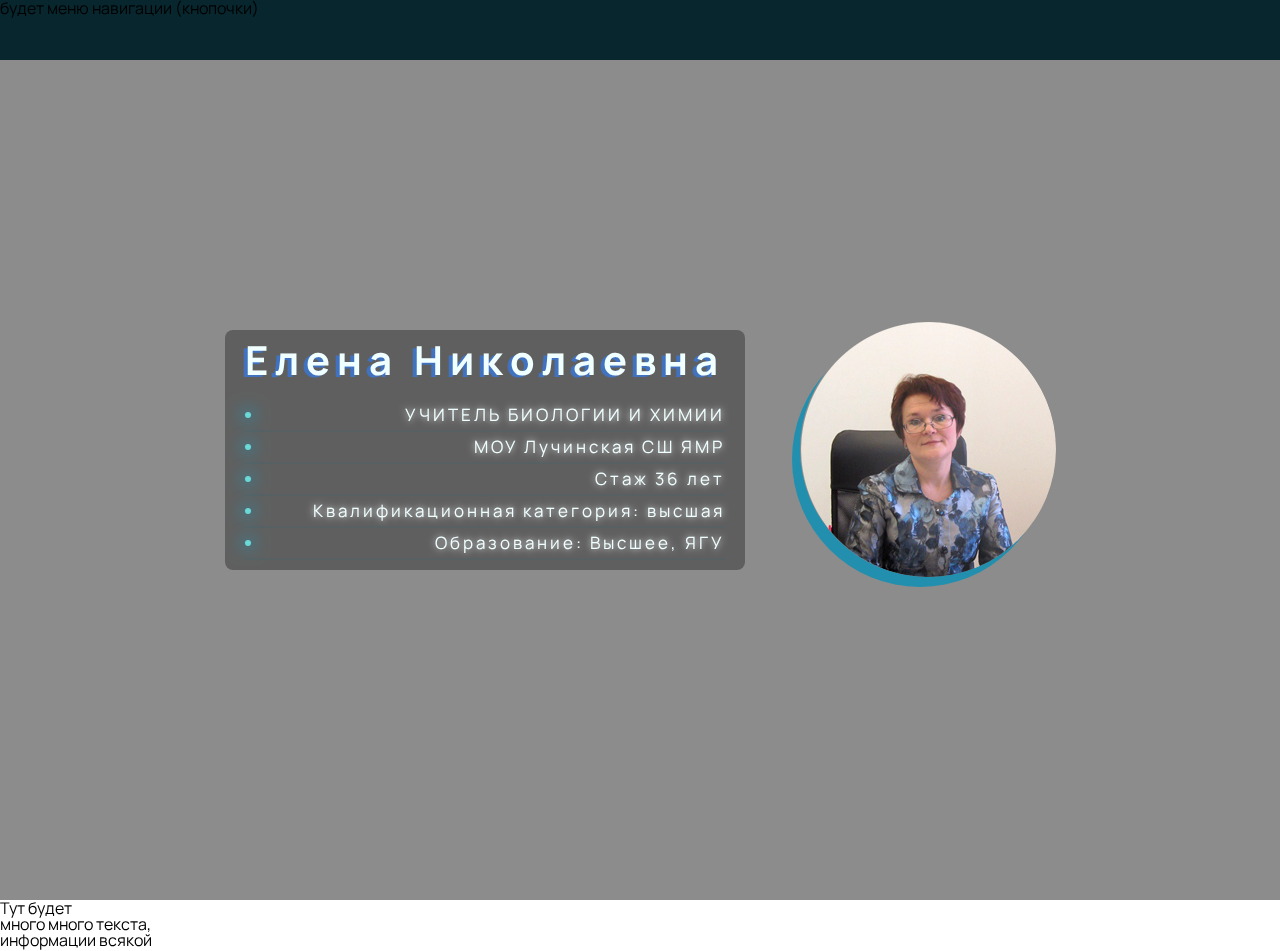
==== index.html @ 6daa59bc "Add files via upload" ====
<!DOCTYPE html>
<html lang="ru">
<head>
    <meta charset="UTF-8">
    <meta http-equiv="X-UA-Compatible" content="IE=edge">
    <meta name="viewport" content="width=device-width, initial-scale=1.0">
    <meta name="theme-color" content="#22e1ff">
    <title>Елена</title>
    <script src="main.js" defer> </script>
    <link type="text/css" rel="stylesheet" href="style.css">
    <link rel="icon" href="icons/icon_192.png" sizes="192x192" type="image/png">
    <link rel="icon" href="icons/icon_256.png " sizes="256x256" type="image/png">
    <link rel="icon" href="icons/icon_512.png " sizes="512x512" type="image/png">
    <link rel="apple-touch-icon" sizes="76x76" href="icons/icon_76.png">
    <link rel="apple-touch-icon" sizes="114x114" href="icons/icon_114.png">
    <link rel="apple-touch-icon" sizes="120x120" href="icons/icon_120.png">
    <link rel="apple-touch-icon" sizes="152x152" href="icons/icon_152.png">
    <link rel="apple-touch-icon" sizes="180x180" href="icons/icon_180.png">
    <link rel="preconnect" href="https://fonts.googleapis.com">
    <link rel="preconnect" href="https://fonts.gstatic.com" crossorigin>
    <link href="https://fonts.googleapis.com/css2?family=Manrope:wght@400;600;800&display=swap" rel="stylesheet">
</head>
<body>
    <header>
        <div class="header_wrapper">
            будет меню навигации (кнопочки)
        </div>
    </header>
    <div class="wrapper">
        <section class="fullscreen">
            <div class="fullscreen_body">
                <div class="fullscreen_information">
                    <div class="fullscreen_title">Елена Николаевна</div>
                    <div class="fullscreen_paragraph">
                        <ul>
                            <li>УЧИТЕЛЬ БИОЛОГИИ И ХИМИИ</li>
                            <li>МОУ Лучинская СШ ЯМР</li>
                            <li>Стаж 36 лет</li>
                            <li>Квалификационная категория: высшая</li>
                            <li>Образование: Высшее, ЯГУ</li>
                        </ul>
                    </div>
                </div>
                <div class="fullscreen_logo_wrapper"><img class="fullscreen_logo" alt="icon" src="icons/icon_256.png"></div>
            </div>
            <video preload="auto" pip="false" muted autoplay loop>
                <source type="video/webm" src="Science.webm">
            </video>
        </section>
        <main>
            Тут будет</br> много много текста, </br>информации всякой
        </main>
    </div>
</body>
</html>
---- style.css ----
html, body, div, span, applet, object, iframe,
h1, h2, h3, h4, h5, h6, p, blockquote, pre,
a, abbr, acronym, address, big, cite, code,
del, dfn, em, img, ins, kbd, q, s, samp,
small, strike, strong, sub, sup, tt, var,
b, u, i, center,
dl, dt, dd, ol, ul, li,
fieldset, form, label, legend,
table, caption, tbody, tfoot, thead, tr, th, td,
article, aside, canvas, details, embed, 
figure, figcaption, footer, header, hgroup, 
menu, nav, output, ruby, section, summary,
time, mark, audio, video {
	margin: 0;
	padding: 0;
	border: 0;
	font-size: 100%;
	font: inherit;
	vertical-align: baseline;
    box-sizing: border-box;
}
/* HTML5 display-role reset for older browsers */
article, aside, details, figcaption, figure, 
footer, header, hgroup, menu, nav, section {
	display: block;
}
body {
	line-height: 1;
}
ol, ul {
	list-style: none;
}
blockquote, q {
	quotes: none;
}
blockquote:before, blockquote:after,
q:before, q:after {
	content: '';
	content: none;
}
table {
	border-spacing: 0px;
}


/*        */



:root{
    --index: calc(1vw + 1vh)
}
html{
    font-family: 'Manrope', sans-serif;
}
body{
    overflow: overlay;
}
body::-webkit-scrollbar-track {
    background-color: rgba(0, 0, 0, 0.473);
    border-radius: 10px 5px 5px 10px;
}
body::-webkit-scrollbar-thumb {
    background-color: #ffffff87;
    border-radius: 10px 5px 5px 10px;
    box-shadow: inset 0 0 6px rgb(0 0 0 / 90%);
}
body::-webkit-scrollbar {
    scroll-padding-top: 3px;
    width: 10px;
    scrollbar-width: thin;
    scrollbar-color: rgb(0, 0, 0) rgb(78, 143, 240);
}
header{
    position: fixed;
    top: 0;
    left: 0;
    width: 100%;
    height: 60px;
    background-color: #07262e;
    z-index: 4;
}
.wrapper{
    display: flex;
    flex-direction: column;
}
.fullscreen{
    position: relative;
    min-height: 100vh;
    display: flex;
    flex-direction: column;
    color: azure;
}
.fullscreen_body{
    padding: 67px 15px;
    z-index: 2;
    position: relative;
    display: flex;
    flex: 1 1 auto;
    justify-content: center;
    align-items: center;
    flex-direction: row;
    gap: 55px;
    background-color: rgba(0, 0, 0, 0.45);
}
.fullscreen video{
    position: fixed;
    top: 0;
    left: 0;
    width: 100%;
    height: 100%;
    object-fit: cover;
}
.fullscreen_logo{
    width: 256px;
    height: 256px;
    box-shadow: -8px 10px 0px 0px #2b8eaa;
    border-radius: 50%;
    filter: contrast(1.1);
}
.fullscreen_information{
    display: flex;
    flex-direction: column;
    gap: 20px;
    /*box-shadow: 0px 0px 140px 10px rgb(132 110 255 / 92%);*/
    background-color: rgb(0 0 0 / 32%);
    padding: 10px 20px;
    border-radius: 8px;
}
.fullscreen_title{
    font-size: 40px;
    font-weight: bold;
    letter-spacing: 7px;
    text-shadow: -4px 2px 0px #307becad;
}
.fullscreen_paragraph{
    letter-spacing: 3px;
    text-shadow: 0px 0px 7px #ffffff;
    font-size: 17px;
    line-height: 30px;
    text-align: right;
}
.fullscreen_paragraph li{
    padding-left: 8px;
    position: relative;
    border-bottom: 2px solid #356a7633;
}
.fullscreen_paragraph li::after{
    content: '';
    position: absolute;
    top: 50%;
    transform: translateY(-50%);
    left: 0px;
    width: 6px;
    height: 6px;
    border-radius: 50%;
    background: #6bd9d9;
    box-shadow: 0px 0px 16px 3px #2b8eaa;
}
.fullscreen_logo_wrapper{

}
main{
    position: relative; 
    z-index: 3;
    background: white;
}


@media screen and (max-width: 750px){
    .fullscreen_body{
        flex-direction: column-reverse;
        gap: 30px;
    }
    .fullscreen_logo{
        width: 210px;
        height: 210px;
    }
}
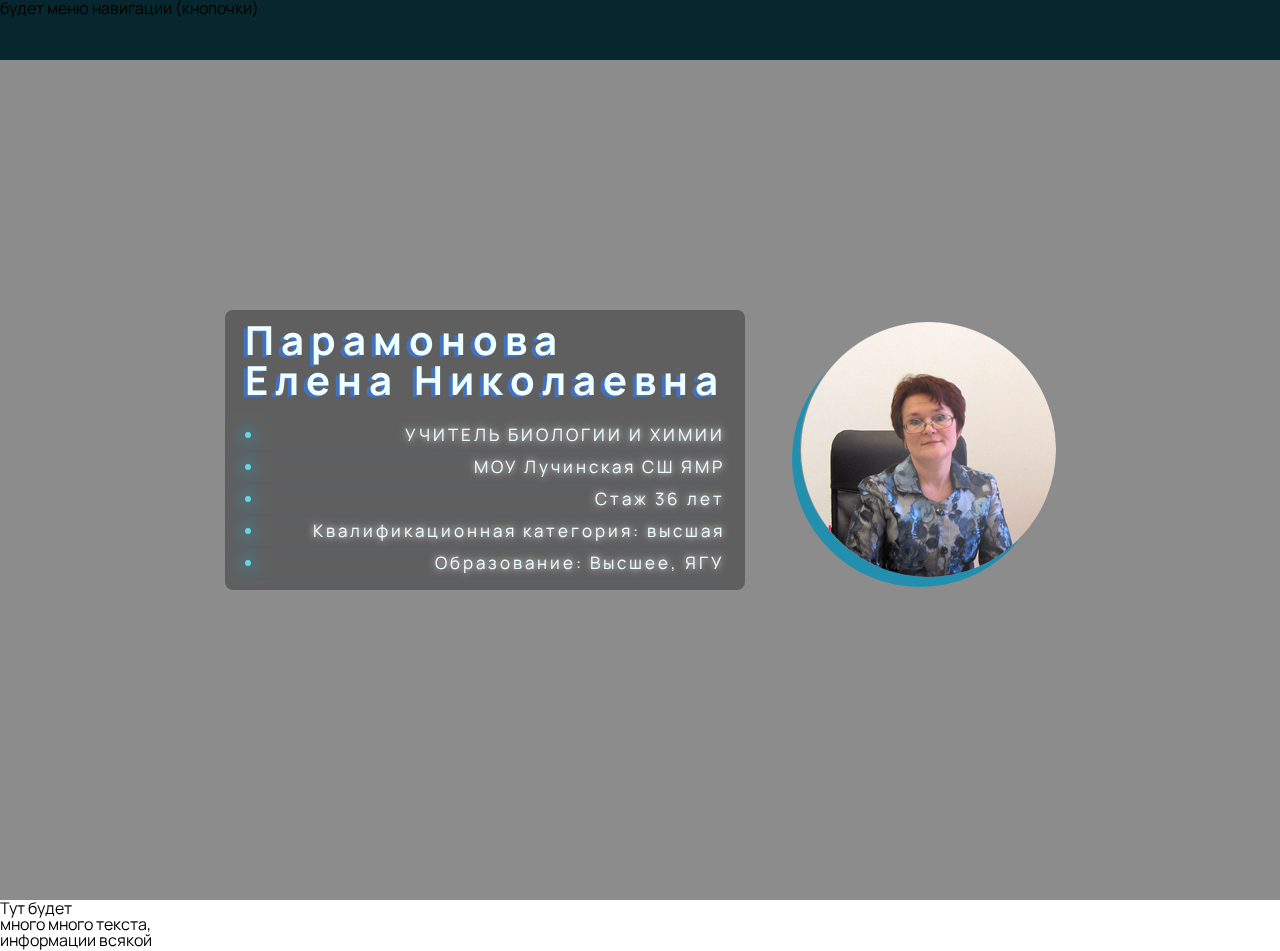
==== commit 9f6ad263: "Add files via upload" ====
--- a/index.html
+++ b/index.html
@@ -30,7 +30,7 @@
         <section class="fullscreen">
             <div class="fullscreen_body">
                 <div class="fullscreen_information">
-                    <div class="fullscreen_title">Елена Николаевна</div>
+                    <div class="fullscreen_title">Парамонова</br>Елена Николаевна</div>
                     <div class="fullscreen_paragraph">
                         <ul>
                             <li>УЧИТЕЛЬ БИОЛОГИИ И ХИМИИ</li>
--- a/style.css
+++ b/style.css
@@ -157,9 +157,6 @@
     background: #6bd9d9;
     box-shadow: 0px 0px 16px 3px #2b8eaa;
 }
-.fullscreen_logo_wrapper{
-
-}
 main{
     position: relative; 
     z-index: 3;
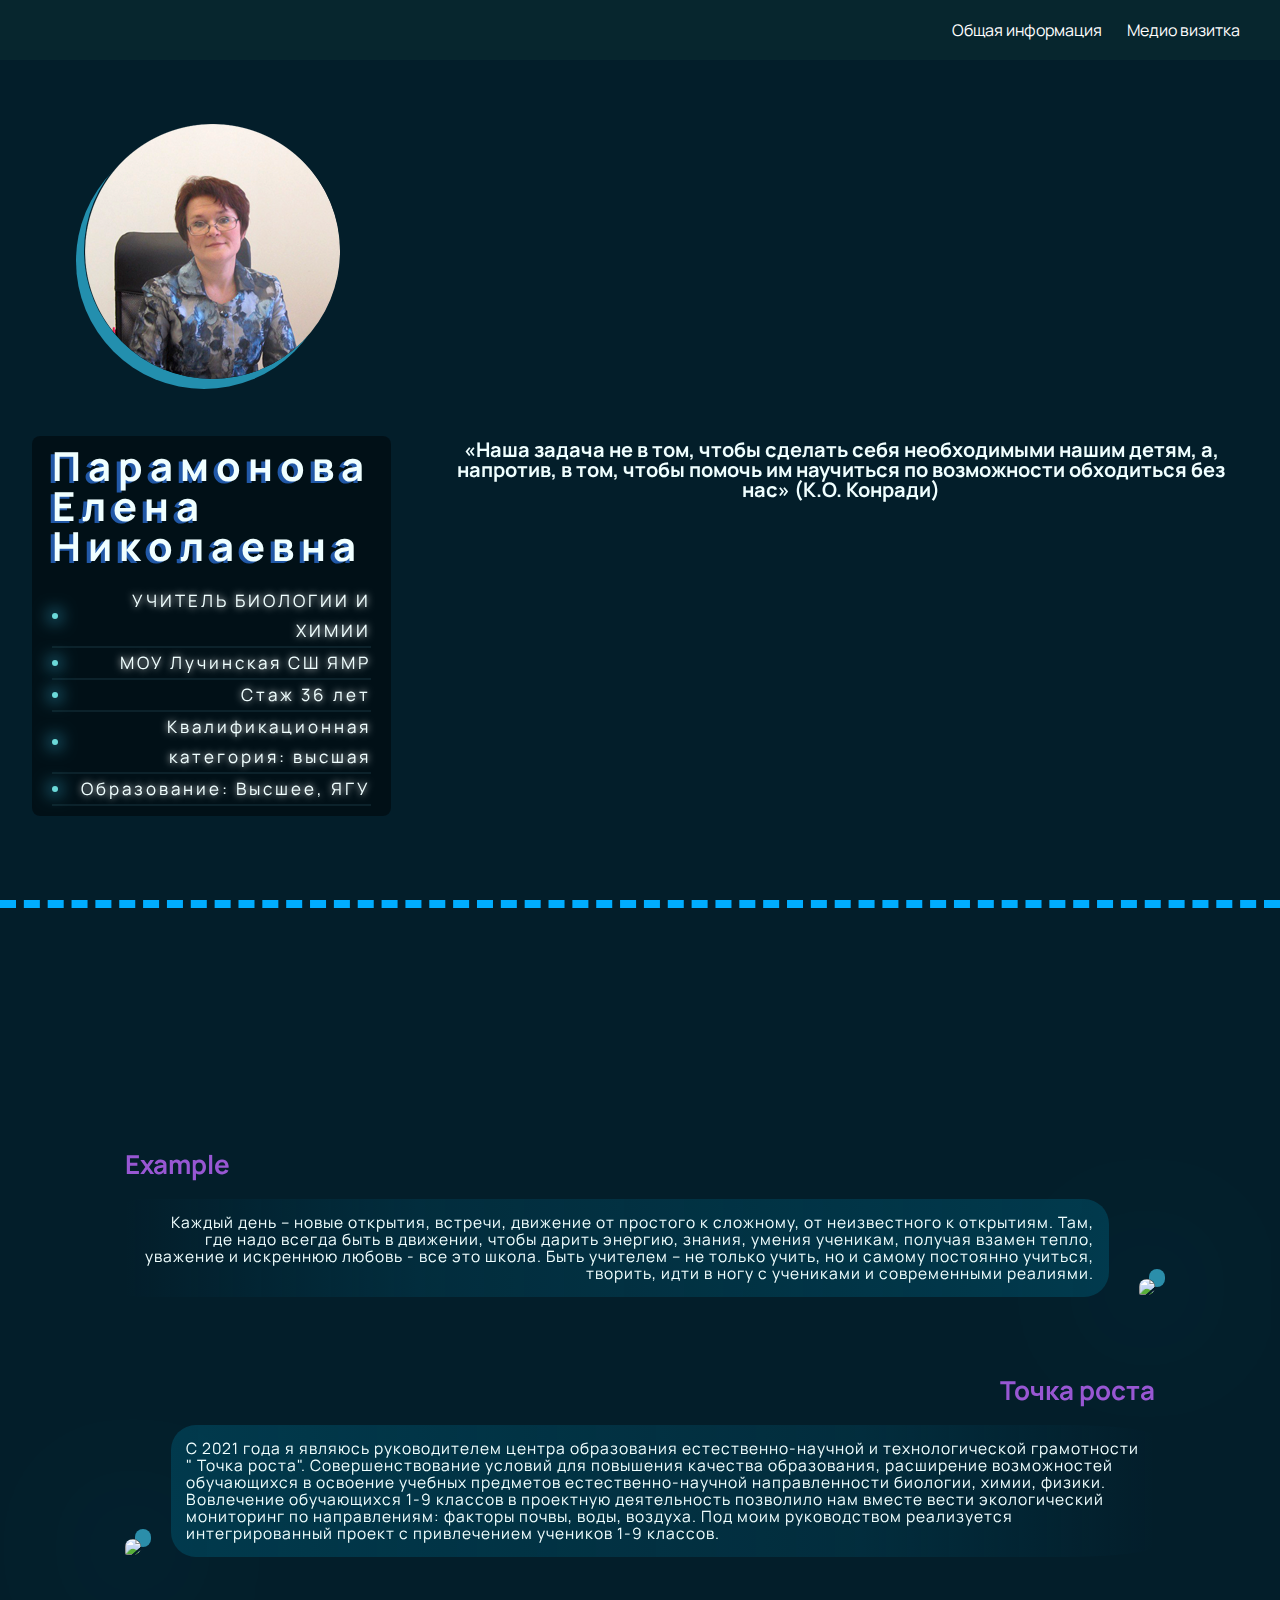
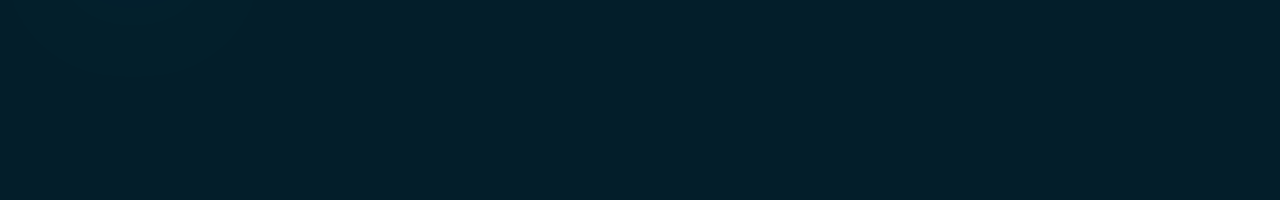
==== commit 618a3f67: "Add files via upload" ====
--- a/index.html
+++ b/index.html
@@ -23,33 +23,71 @@
 <body>
     <header>
         <div class="header_wrapper">
-            будет меню навигации (кнопочки)
+            <a href="#fullscrenn_first">Общая информация</a>
+            <a href="">Медио визитка</a>
         </div>
     </header>
     <div class="wrapper">
-        <section class="fullscreen">
+        <section class="fullscreen" id="fullscrenn_first">
+            <div class="fullscreen_body main_fullscreen">
+                <div class="fullscreen_information_block">
+                    <div class="fullscreen_information">
+                        <div class="fullscreen_title">Парамонова</br>Елена Николаевна</div>
+                        <div class="fullscreen_paragraph">
+                            <ul>
+                                <li>УЧИТЕЛЬ БИОЛОГИИ И ХИМИИ</li>
+                                <li>МОУ Лучинская СШ ЯМР</li>
+                                <li>Стаж 36 лет</li>
+                                <li>Квалификационная категория: высшая</li>
+                                <li>Образование: Высшее, ЯГУ</li>
+                            </ul>
+                        </div>
+                    </div>
+                    <div class="fullscreen_logo_wrapper"><img class="fullscreen_logo" alt="icon" src="icons/icon_256.png"></div>
+
+                </div>
+                <p class="deviz">«Наша задача не в том, чтобы сделать себя необходимыми нашим детям, а, напротив, в том, чтобы помочь им научиться по возможности обходиться без нас» (К.О. Конради)</p>
+            </div>
+            <video preload="auto" pip="false" muted autoplay loop>
+                <source type="video/webm" src="media/Science.webm">
+            </video>
+        </section>
+        <section class="fullscreen" id="fullscreen_second">
             <div class="fullscreen_body">
-                <div class="fullscreen_information">
-                    <div class="fullscreen_title">Парамонова</br>Елена Николаевна</div>
-                    <div class="fullscreen_paragraph">
-                        <ul>
-                            <li>УЧИТЕЛЬ БИОЛОГИИ И ХИМИИ</li>
-                            <li>МОУ Лучинская СШ ЯМР</li>
-                            <li>Стаж 36 лет</li>
-                            <li>Квалификационная категория: высшая</li>
-                            <li>Образование: Высшее, ЯГУ</li>
-                        </ul>
+                <div class="fullscreen_second_content_wrapper">
+                    <div class="fullscreen_second_content">
+                        <div class="second_content_description">
+                            <h2 class="second_content_title right_image_title">Example</h2>
+                            <div class="second_content_text_block right_image_content_block">
+                                <p>
+                                    Каждый день – новые открытия, встречи, движение от простого к сложному, от неизвестного к открытиям. Там, где надо всегда  быть в движении, чтобы дарить энергию, знания, умения ученикам, получая взамен тепло, уважение и искреннюю любовь -  все это школа. Быть учителем – не только учить, но и самому постоянно учиться, творить, идти в ногу с учениками и современными реалиями.
+                                </p>
+                            </div>
+                        </div>
+                        <div class="second_content_image_block">
+                            <div class="second_content_image_wrapper">
+                                <img src="media/background_img.jpg" type="image/jpg">
+                            </div>
+                        </div>
+                    </div>
+                    <div class="fullscreen_second_content">
+                        <div class="second_content_image_block">
+                            <div class="second_content_image_wrapper">
+                                <img src="media/img_4.jpg" type="image/jpg">
+                            </div>
+                        </div>
+                        <div class="second_content_description">
+                            <h2 class="second_content_title left_image_title">Точка роста</h2>
+                            <div class="second_content_text_block left_image_content_block">
+                                <p>
+                                    С 2021 года я являюсь руководителем центра образования естественно-научной и технологической грамотности " Точка роста". Совершенствование условий для повышения качества образования, расширение возможностей обучающихся в освоение учебных предметов естественно-научной направленности биологии, химии, физики. Вовлечение обучающихся 1-9 классов в проектную деятельность позволило нам вместе вести экологический мониторинг по направлениям: факторы почвы, воды, воздуха. Под моим руководством реализуется интегрированный проект с привлечением учеников 1-9 классов. 
+                                </p>
+                            </div>
+                        </div>
                     </div>
                 </div>
-                <div class="fullscreen_logo_wrapper"><img class="fullscreen_logo" alt="icon" src="icons/icon_256.png"></div>
             </div>
-            <video preload="auto" pip="false" muted autoplay loop>
-                <source type="video/webm" src="Science.webm">
-            </video>
         </section>
-        <main>
-            Тут будет</br> много много текста, </br>информации всякой
-        </main>
     </div>
 </body>
 </html>--- a/style.css
+++ b/style.css
@@ -52,9 +52,11 @@
 }
 html{
     font-family: 'Manrope', sans-serif;
+    scroll-behavior: smooth;
 }
 body{
     overflow: overlay;
+    background: rgb(6 55 78);
 }
 body::-webkit-scrollbar-track {
     background-color: rgba(0, 0, 0, 0.473);
@@ -80,6 +82,39 @@
     background-color: #07262e;
     z-index: 4;
 }
+.header_wrapper{
+    display: flex;
+    flex-direction: row;
+    gap: 15px;
+    padding: 5px 35px;
+    align-items: center;
+    height: 100%;
+    justify-content: end;
+}
+.header_wrapper a{
+    font-family: 'Manrope', sans-serif;
+    font-size: 16px;
+    color: white;
+    background: transparent;
+    border: 0px;
+    padding: 5px;
+    cursor: pointer;
+    position: relative;
+    transition: 0.3s;
+    text-decoration: none;
+}
+.header_wrapper a:hover{
+    background-color: rgba(34, 87, 100, 0.387);
+}
+.header_wrapper a:hover::after{
+    content: '';
+    top: 100%;
+    left: 0;
+    width: 100%;
+    height: 2px;
+    background-color: #86a6ed;
+    position: absolute;
+}
 .wrapper{
     display: flex;
     flex-direction: column;
@@ -92,7 +127,7 @@
     color: azure;
 }
 .fullscreen_body{
-    padding: 67px 15px;
+    padding: 69px 27px 30px 20px;
     z-index: 2;
     position: relative;
     display: flex;
@@ -100,8 +135,21 @@
     justify-content: center;
     align-items: center;
     flex-direction: row;
+    gap: 50px;
+    background-color: rgba(0, 0, 0, 0.45);
+}
+.fullscreen_information_block{
+    display: flex;
+    flex-direction: column-reverse;
+    justify-content: center;
+    align-items: center;
     gap: 55px;
-    background-color: rgba(0, 0, 0, 0.45);
+}
+.deviz{
+    font-size: 20px;
+    font-weight: bold;
+    text-align: center;
+    max-width: 800px;
 }
 .fullscreen video{
     position: fixed;
@@ -119,11 +167,12 @@
     filter: contrast(1.1);
 }
 .fullscreen_information{
+    width: min-content;
     display: flex;
     flex-direction: column;
     gap: 20px;
     /*box-shadow: 0px 0px 140px 10px rgb(132 110 255 / 92%);*/
-    background-color: rgb(0 0 0 / 32%);
+    background-color: rgb(0 0 0 / 45%);
     padding: 10px 20px;
     border-radius: 8px;
 }
@@ -157,13 +206,96 @@
     background: #6bd9d9;
     box-shadow: 0px 0px 16px 3px #2b8eaa;
 }
-main{
-    position: relative; 
-    z-index: 3;
-    background: white;
-}
-
-
+#fullscreen_second .fullscreen_body{
+    padding: 20px 0;
+    border-top: 8px dashed #00adff;
+}
+.fullscreen_second_content_wrapper{
+    display: flex;
+    flex-direction: column;
+    gap: 80px;
+    width: 90%;
+    max-width: 1030px;
+}
+.fullscreen_second_content{
+    display: flex;
+    flex-direction: row;
+    gap: 30px;
+    align-items: end;
+    position: relative;
+}
+
+.second_content_image_block{
+    box-shadow: 0px 0px 120px 4px #2b8eaaf2;
+    border-radius: 20px;
+    z-index: -1;
+}
+.second_content_image_wrapper{
+    box-shadow: 10px -10px 0px 0px #2b8eaa;
+    border-radius: 20px;
+}
+.second_content_image_wrapper img{
+    border-radius: 20px 20px 20px 5px;
+    height: auto;
+    width: 400px;
+}
+
+.second_content_text_block{
+    padding: 15px;
+}
+.second_content_text_block p{
+    font-size: 15.5px;
+    letter-spacing: 1px;
+    line-height: 110%;
+}
+.second_content_title{
+    font-size: 26px;
+    font-weight: bold;
+    color: #9857D3;
+    margin-bottom: 22px;
+}
+.left_image_title{
+    text-align: right;
+}
+.right_image_title{
+    text-align: left;
+}
+.left_image_content_block{
+    border-radius: 25px 9% 9% 25px;
+    text-align: left;
+    background: linear-gradient(90deg, rgba(0, 80, 104, 0.55) 0%, rgb(0, 80, 104, 0.3) 70%, transparent 100%);
+}
+.right_image_content_block{
+    border-radius: 3% 25px 25px 3%;
+    text-align: right;
+    background: linear-gradient(90deg, transparent 0%, rgb(0, 80, 104, 0.3) 30%, rgba(0, 80, 104, 0.55) 100%);
+}
+
+
+
+@media screen and (max-width: 950px){
+    .fullscreen_second_content{
+        flex-direction: column;
+        align-items: center;
+        gap: 23px;
+    }
+    .fullscreen_second_content:not(:last-child)::before{
+        content: '';
+        position: absolute;
+        bottom: -42px;
+        width: 100%;
+        height: 2px;
+        background-color: #6bd9d9;
+        border-radius: 10px;
+    }
+    .second_content_image_wrapper img{
+        width: 300px;
+    }
+    .second_content_title{
+        text-align: center;
+        margin-bottom: 13px;
+    }
+}
 @media screen and (max-width: 750px){
     .fullscreen_body{
         flex-direction: column-reverse;
@@ -173,4 +305,16 @@
         width: 210px;
         height: 210px;
     }
+}
+
+@media screen and (max-width: 430px){
+    .fullscreen_title{
+        font-size: 29px;
+    }
+    .fullscreen_paragraph{
+        font-size: 14px;
+    }
+    .second_content_image_wrapper img{
+        width: 260px;
+    }
 }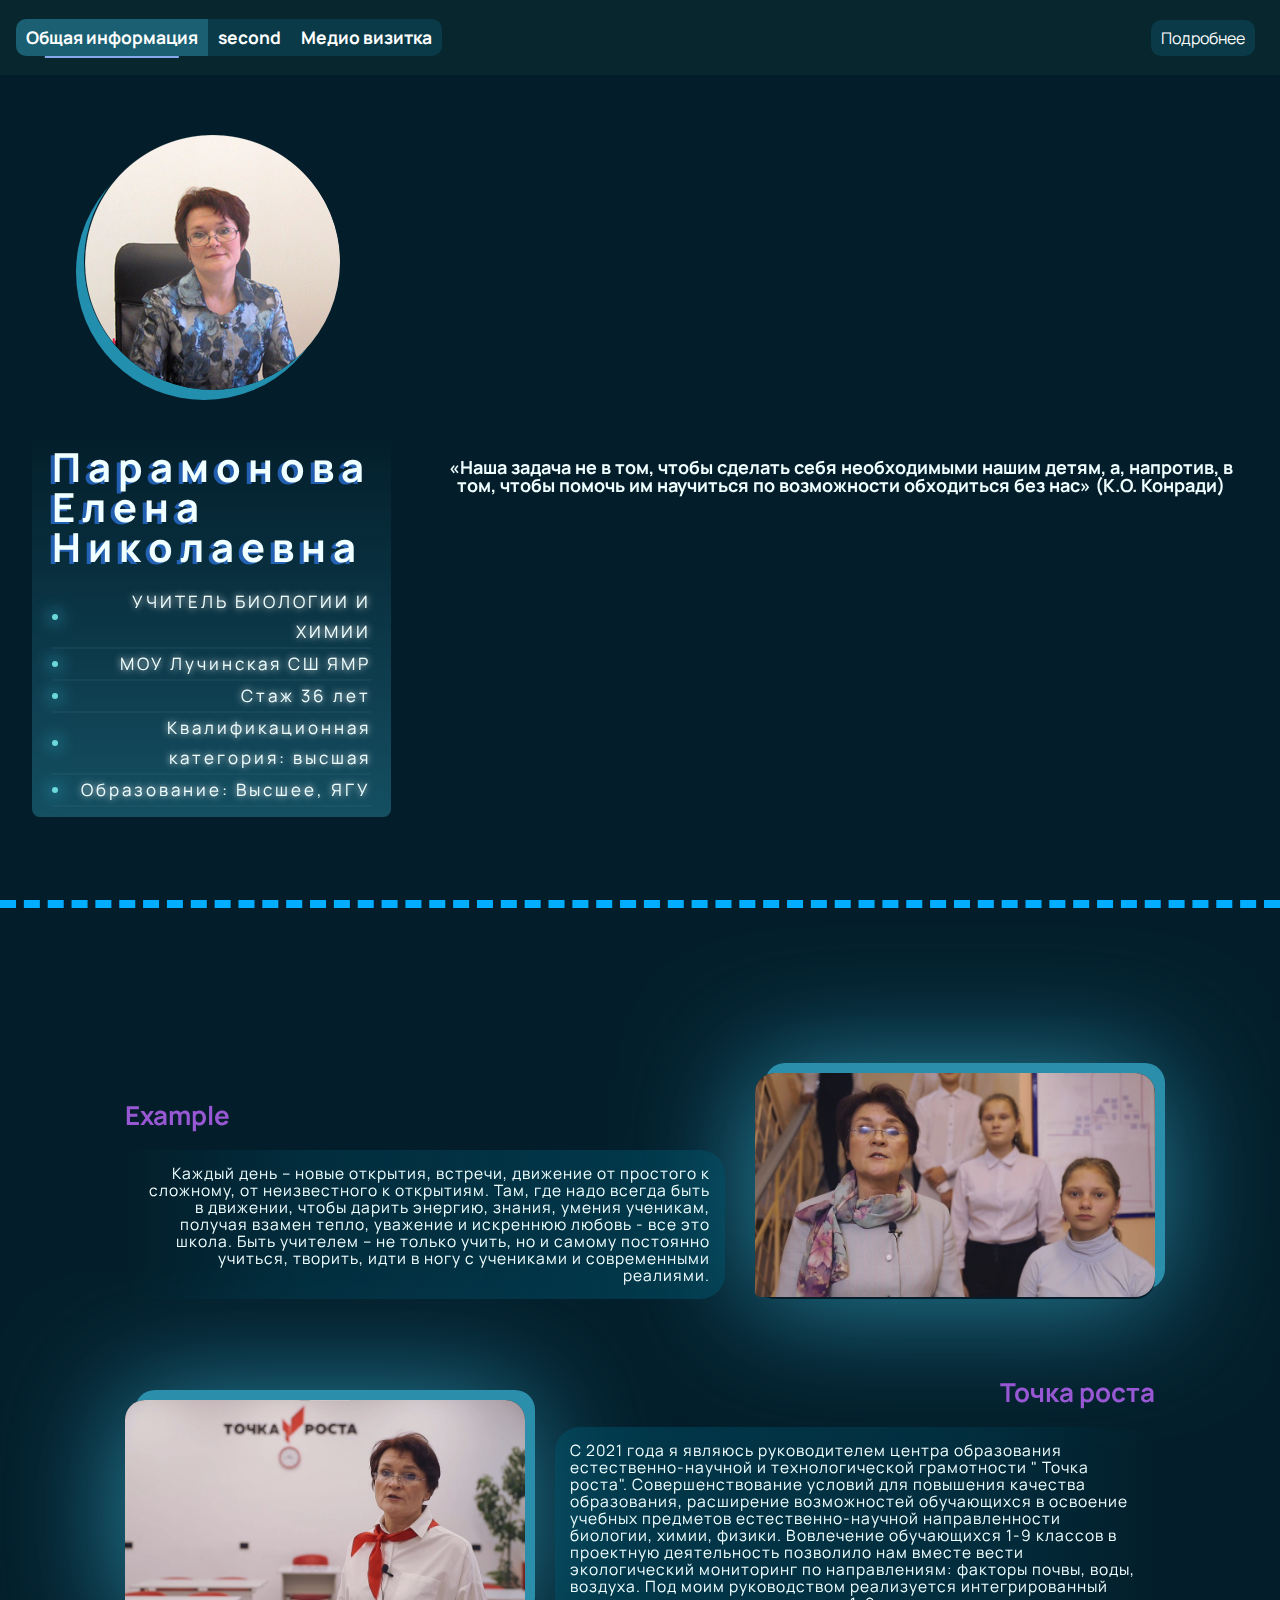
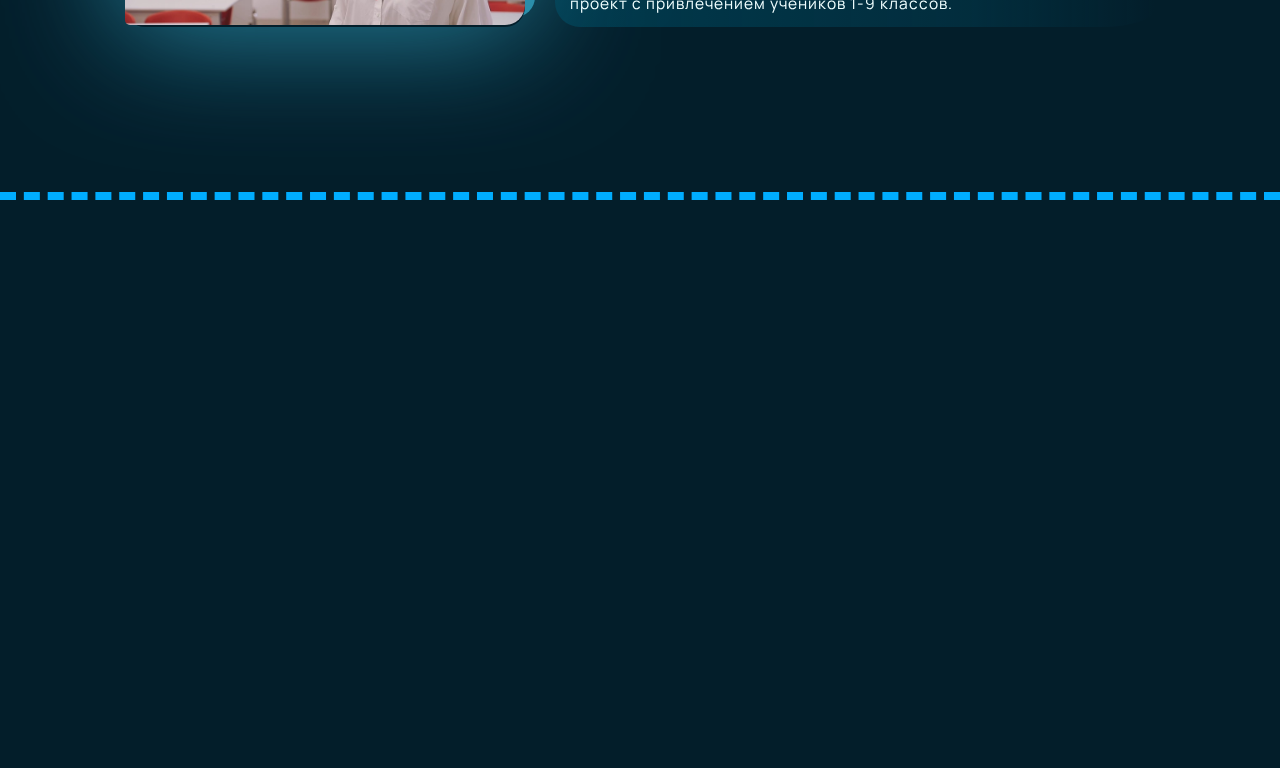
==== commit 4805c772: "Add files via upload" ====
--- a/index.html
+++ b/index.html
@@ -22,13 +22,31 @@
 </head>
 <body>
     <header>
-        <div class="header_wrapper">
-            <a href="#fullscrenn_first">Общая информация</a>
-            <a href="">Медио визитка</a>
-        </div>
+        <nav class="header_wrapper">
+            <div class="header_left_block">
+                <a href="#fullscreen_first">Общая информация</a>
+                <a href="#fullscreen_second">second</a>
+                <a href="#media_vizitka">Медио визитка</a>
+            </div>
+            <div class="header_right_block">
+                <a class="deploy_button" href="#!">Подробнее</a>
+                <div class="header_submenu">
+                    <a href="#!">Опыт работы</a>
+                    <a href="#!">Методическая работа</a>
+                    <a href="#!">Повышение квалификации</a>
+                    <a href="#!">Рабочик программы</a>
+                    <a href="#!">Опыт использования оборудования "Точки роста"</a>
+                    <a href="#!">Мои достижения</a>
+                    <a href="#!">Достижения учеников</a>
+                    <a href="#!">Ученику</a>
+                    <a href="#!">Информация для родителей</a>
+                    <a href="#!">Учителю</a>
+                </div>
+            </div>
+        </nav>
     </header>
     <div class="wrapper">
-        <section class="fullscreen" id="fullscrenn_first">
+        <section class="fullscreen" id="fullscreen_first">
             <div class="fullscreen_body main_fullscreen">
                 <div class="fullscreen_information_block">
                     <div class="fullscreen_information">
@@ -48,7 +66,7 @@
                 </div>
                 <p class="deviz">«Наша задача не в том, чтобы сделать себя необходимыми нашим детям, а, напротив, в том, чтобы помочь им научиться по возможности обходиться без нас» (К.О. Конради)</p>
             </div>
-            <video preload="auto" pip="false" muted autoplay loop>
+            <video preload="auto" pip="false" muted autoplay loop playsinline>
                 <source type="video/webm" src="media/Science.webm">
             </video>
         </section>
@@ -88,6 +106,14 @@
                 </div>
             </div>
         </section>
+        <section class="fullscreen" id="media_vizitka">
+            <div class="mdeia_vizitka_wrapper">
+                <!--<video preload="metadata" controls poster="media/drone_poster.jpg">
+                    <source type="video/mp4" src="media/mediaVizitka.mp4">
+                </video>-->
+                <iframe src="https://www.youtube.com/embed/Ujd3sRP4MvQ" title="mediavisitka" frameborder="0" allow="accelerometer; autoplay; clipboard-write; encrypted-media; gyroscope; picture-in-picture; web-share" allowfullscreen></iframe>
+            </div>
+        </section>
     </div>
 </body>
 </html>--- a/style.css
+++ b/style.css
@@ -78,43 +78,78 @@
     top: 0;
     left: 0;
     width: 100%;
-    height: 60px;
+    height: 75px;
     background-color: #07262e;
-    z-index: 4;
+    z-index: 400;
 }
 .header_wrapper{
     display: flex;
     flex-direction: row;
     gap: 15px;
-    padding: 5px 35px;
+    padding: 8px 25px 8px 16px;
     align-items: center;
     height: 100%;
-    justify-content: end;
+    justify-content: space-between;
+}
+.header_left_block{
+    background-color: #0e4e5f80;
+    border-radius: 10px;
+    font-weight: bold;
+    display: flex;
+}
+.header_left_block a{
+    font-size: calc(var(--index)*0.8);
+}
+.header_right_block{
+    border-radius: 10px;
+    background-color: #0e4e5f80;
+}
+.header_right_block a{
+    border-radius: 10px;
+}
+.header_submenu{
+    display: none;
 }
 .header_wrapper a{
+    display: flex;
+    align-items: center;
+    text-align: center;
+    justify-content: center;
     font-family: 'Manrope', sans-serif;
-    font-size: 16px;
     color: white;
-    background: transparent;
+    background-color: transparent;
     border: 0px;
-    padding: 5px;
+    padding: 10px;
     cursor: pointer;
     position: relative;
-    transition: 0.3s;
+    transition: 0.4s background-color;
     text-decoration: none;
+}
+.header_wrapper .header_left_block a:first-child{
+    border-radius: 10px 0 0px 10px;
+}
+.header_wrapper .header_left_block a:last-child{
+    border-radius: 0 10px 10px 0;
+}
+.nav_active_hash{
+    background-color: rgba(35, 114, 134, 0.687) !important;
 }
 .header_wrapper a:hover{
     background-color: rgba(34, 87, 100, 0.387);
 }
-.header_wrapper a:hover::after{
+.header_wrapper a:hover::after, .nav_active_hash::after{
     content: '';
     top: 100%;
-    left: 0;
-    width: 100%;
+    left: 50%;
+    transform: translateX(-50%);
+    width: 30%;
     height: 2px;
     background-color: #86a6ed;
     position: absolute;
 }
+.nav_active_hash::after{
+    width: 70% !important;
+}
 .wrapper{
     display: flex;
     flex-direction: column;
@@ -127,7 +162,7 @@
     color: azure;
 }
 .fullscreen_body{
-    padding: 69px 27px 30px 20px;
+    padding: 81px 27px 30px 20px;
     z-index: 2;
     position: relative;
     display: flex;
@@ -143,15 +178,15 @@
     flex-direction: column-reverse;
     justify-content: center;
     align-items: center;
-    gap: 55px;
+    gap: 45px;
 }
 .deviz{
-    font-size: 20px;
+    font-size: 18px;
     font-weight: bold;
     text-align: center;
     max-width: 800px;
 }
-.fullscreen video{
+#fullscreen_first video{
     position: fixed;
     top: 0;
     left: 0;
@@ -172,7 +207,7 @@
     flex-direction: column;
     gap: 20px;
     /*box-shadow: 0px 0px 140px 10px rgb(132 110 255 / 92%);*/
-    background-color: rgb(0 0 0 / 45%);
+    background: linear-gradient(180deg, rgba(255,103,104,0) 0%, #2b8faa6f 100%);
     padding: 10px 20px;
     border-radius: 8px;
 }
@@ -209,6 +244,7 @@
 #fullscreen_second .fullscreen_body{
     padding: 20px 0;
     border-top: 8px dashed #00adff;
+    border-bottom: 8px dashed #00adff;
 }
 .fullscreen_second_content_wrapper{
     display: flex;
@@ -270,6 +306,30 @@
     text-align: right;
     background: linear-gradient(90deg, transparent 0%, rgb(0, 80, 104, 0.3) 30%, rgba(0, 80, 104, 0.55) 100%);
 }
+
+
+/*     */
+
+
+.mdeia_vizitka_wrapper{
+    padding: 25px 65px 20px 56px;
+    background-color: rgba(0, 0, 0, 0.45);
+    display: flex;
+    align-items: center;
+    justify-content: center;
+}
+#media_vizitka{
+    min-height: auto;
+}
+#media_vizitka video, #media_vizitka iframe{
+    width: 100%;
+    height: calc(var(--index)*24);
+    object-fit: cover;
+    max-width: 1100px;
+    border-radius: 15px;
+}
+
+
 
 
 
@@ -296,25 +356,40 @@
         margin-bottom: 13px;
     }
 }
+
 @media screen and (max-width: 750px){
+    .header_left_block a{
+        font-size: calc(var(--index)*1);
+    }
+
     .fullscreen_body{
-        flex-direction: column-reverse;
+        flex-direction: column;
         gap: 30px;
     }
     .fullscreen_logo{
         width: 210px;
         height: 210px;
     }
+    .fullscreen_information_block{
+        gap: 25px;
+    }
 }
 
 @media screen and (max-width: 430px){
     .fullscreen_title{
         font-size: 29px;
     }
+    .fullscreen_logo {
+        width: 190px;
+        height: 190px;
+    }
     .fullscreen_paragraph{
         font-size: 14px;
     }
     .second_content_image_wrapper img{
         width: 260px;
     }
+    .mdeia_vizitka_wrapper{
+        padding: 20px 36px 20px 25px;
+    }
 }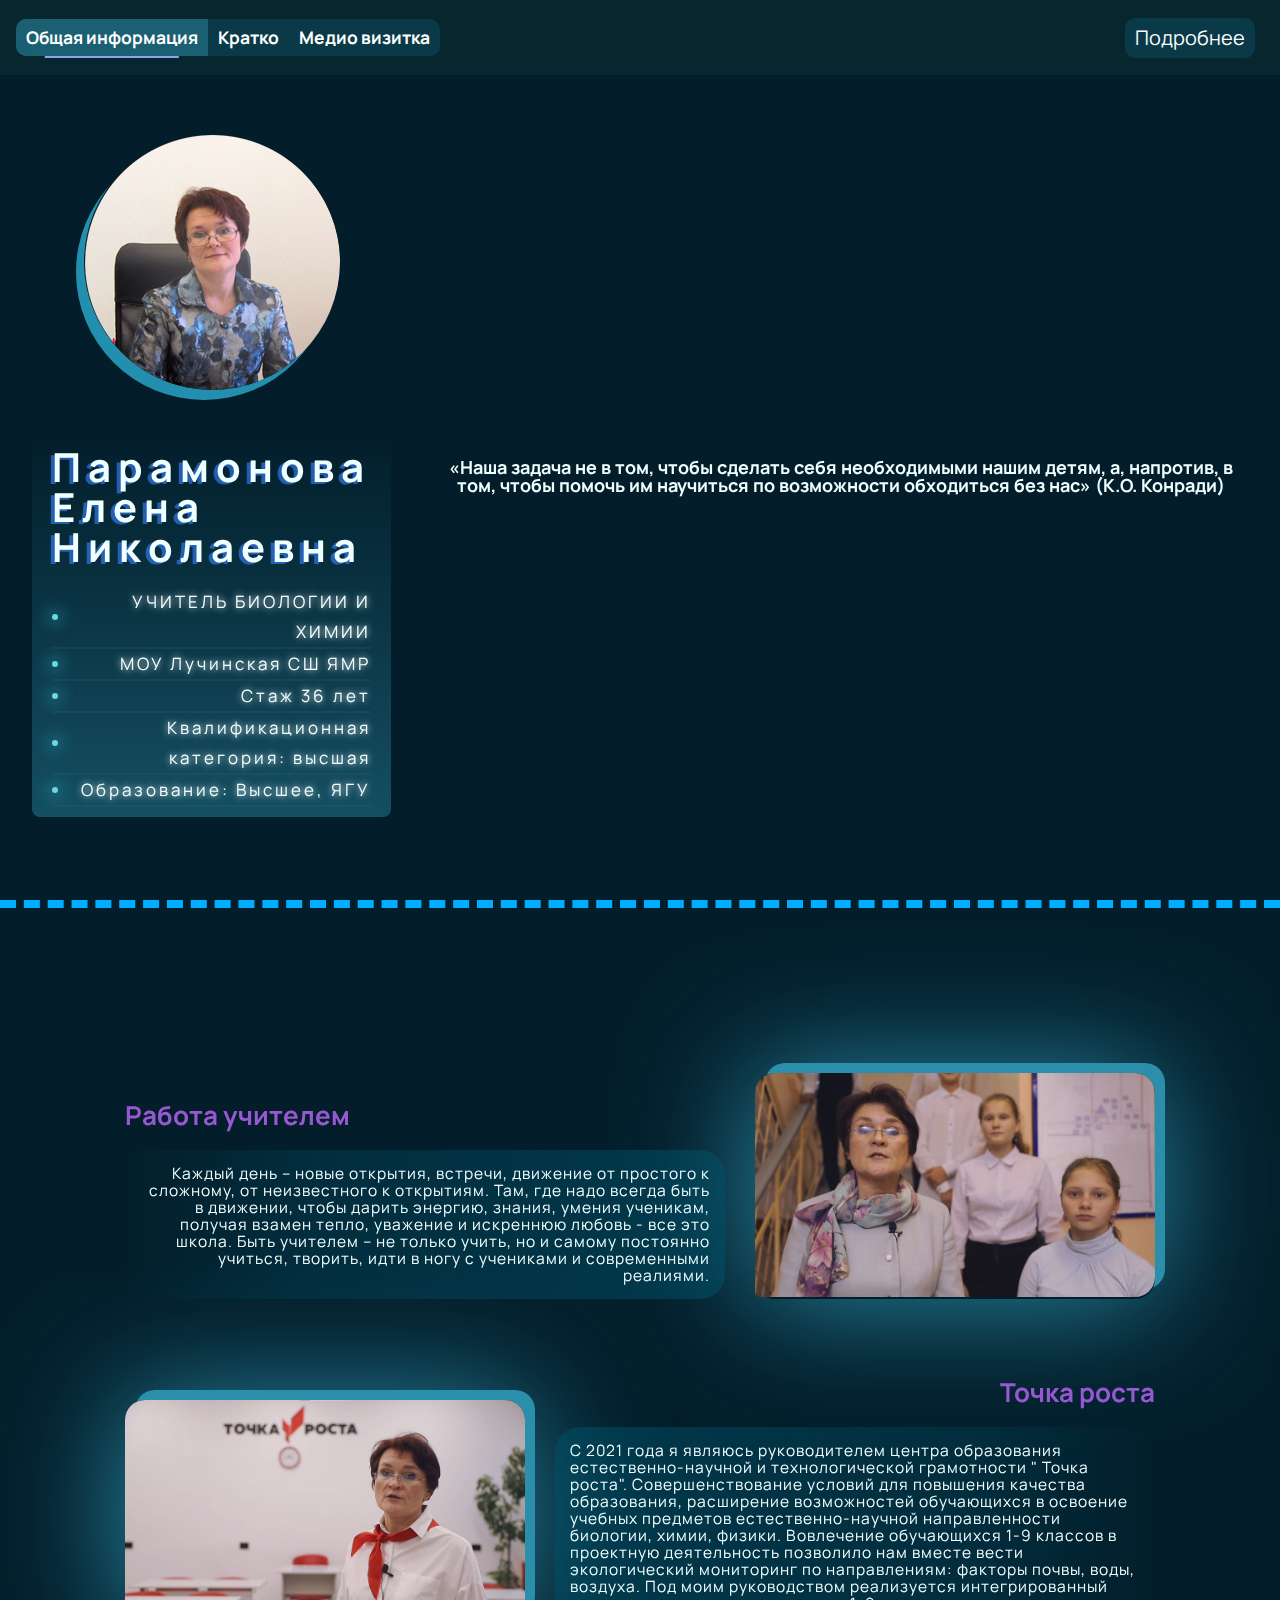
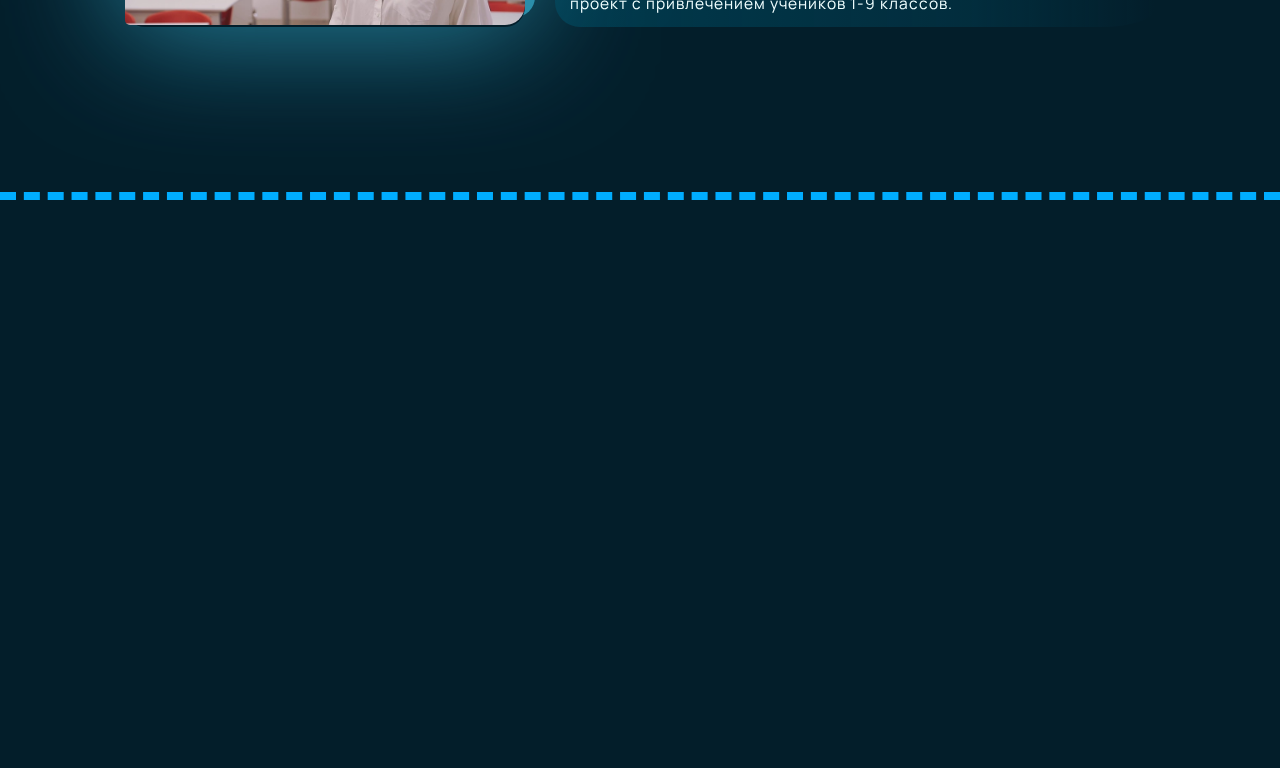
==== commit 7a70bc3b: "Add files via upload" ====
--- a/index.html
+++ b/index.html
@@ -25,22 +25,22 @@
         <nav class="header_wrapper">
             <div class="header_left_block">
                 <a href="#fullscreen_first">Общая информация</a>
-                <a href="#fullscreen_second">second</a>
+                <a href="#fullscreen_second">Кратко</a>
                 <a href="#media_vizitka">Медио визитка</a>
             </div>
             <div class="header_right_block">
                 <a class="deploy_button" href="#!">Подробнее</a>
                 <div class="header_submenu">
-                    <a href="#!">Опыт работы</a>
-                    <a href="#!">Методическая работа</a>
-                    <a href="#!">Повышение квалификации</a>
-                    <a href="#!">Рабочик программы</a>
-                    <a href="#!">Опыт использования оборудования "Точки роста"</a>
-                    <a href="#!">Мои достижения</a>
-                    <a href="#!">Достижения учеников</a>
-                    <a href="#!">Ученику</a>
-                    <a href="#!">Информация для родителей</a>
-                    <a href="#!">Учителю</a>
+                    <a href="pages/metod.html">Методическая работа</a>
+                    <a href="pages/expjob.html">Опыт работы</a>
+                    <a target="_blank" href="https://luch-sch.edu.yar.ru/2023_pen_kpk.pdf">Повышение квалификации</a>
+                    <a href="pages/workprograms.html">Рабочик программы</a>
+                    <a href="pages/tochkaRosta.html">Опыт использования цифрового оборудования центра образования"Точки роста"</a>
+                    <a target="_blank" href="https://luch-sch.edu.yar.ru/2023pen_moi_dostizheniya.pdf">Мои достижения</a>
+                    <a target="_blank" href="https://luch-sch.edu.yar.ru/2023_pen_dostideniya_uchenikov.pdf">Достижения учеников</a>
+                    <a href="pages/toTheStudent.html">Ученику</a>
+                    <a href="pages/parentsInfo.html">Информация для родителей</a>
+                    <a href="pages/toTheTeacher.html">Учителю</a>
                 </div>
             </div>
         </nav>
@@ -75,7 +75,7 @@
                 <div class="fullscreen_second_content_wrapper">
                     <div class="fullscreen_second_content">
                         <div class="second_content_description">
-                            <h2 class="second_content_title right_image_title">Example</h2>
+                            <h2 class="second_content_title right_image_title">Работа учителем</h2>
                             <div class="second_content_text_block right_image_content_block">
                                 <p>
                                     Каждый день – новые открытия, встречи, движение от простого к сложному, от неизвестного к открытиям. Там, где надо всегда  быть в движении, чтобы дарить энергию, знания, умения ученикам, получая взамен тепло, уважение и искреннюю любовь -  все это школа. Быть учителем – не только учить, но и самому постоянно учиться, творить, идти в ногу с учениками и современными реалиями.
--- a/style.css
+++ b/style.css
@@ -107,8 +107,22 @@
 .header_right_block a{
     border-radius: 10px;
 }
+.deploy_button{
+    font-size: 20px;
+}
 .header_submenu{
     display: none;
+    position: absolute;
+    top: 100%;
+    left: 0;
+    width: 100%;
+    background-color: #07333e;
+    transition: 0.25s transform;
+    transform: rotateX(90deg);
+    transform-origin: 0% 0%
+}
+.header_submenu_active{
+    transform: rotateX(0)
 }
 .header_wrapper a{
     display: flex;
@@ -322,7 +336,7 @@
     min-height: auto;
 }
 #media_vizitka video, #media_vizitka iframe{
-    width: 100%;
+    width: calc(var(--index)*42.7);
     height: calc(var(--index)*24);
     object-fit: cover;
     max-width: 1100px;
@@ -361,6 +375,9 @@
     .header_left_block a{
         font-size: calc(var(--index)*1);
     }
+    .deploy_button{
+        font-size: 16px;
+    }
 
     .fullscreen_body{
         flex-direction: column;
@@ -376,6 +393,19 @@
 }
 
 @media screen and (max-width: 430px){
+    header{
+        height: 69px;
+    }
+    .header_wrapper{
+        padding: 5px 9px
+    }
+    .deploy_button{
+        font-size: 12px;
+    }
+    .header_left_block a {
+        font-size: calc(var(--index)*1.05);
+        padding: 8px;
+    }
     .fullscreen_title{
         font-size: 29px;
     }
@@ -392,4 +422,93 @@
     .mdeia_vizitka_wrapper{
         padding: 20px 36px 20px 25px;
     }
+}
+
+/* Pages */
+
+#pages_bg_video {
+    position: fixed;
+    top: 0;
+    left: 0;
+    width: 100%;
+    height: 100%;
+    object-fit: cover;
+}
+.pages_block_wrapper{
+    display: flex;
+    flex-direction: column;
+    gap: 15px;
+    position: relative;
+    z-index: 10;
+    background-color: rgba(0, 0, 0, 0.45);
+    min-height: 100vh;
+    padding: 25px 29px 25px 22px;
+}
+.pages_block_wrapper h1{
+    color: rgb(248, 248, 248);
+    font-size: 21px;
+    font-weight: bold;
+    letter-spacing: 1px;
+    text-align: center;
+    margin-bottom: 10px;
+}
+.pages_block_wrapper h2{
+    font-size: 19px;
+    color: rgb(246, 246, 246);
+    background-color: #00adff;
+    padding: 4px 10px;
+}
+.pages_block_wrapper a{
+    text-decoration: none;
+    background-color: #bff2ff1c;
+    padding: 6px;
+    color: rgb(135, 191, 255);
+    font-size: 19px;
+}
+.pages_block_wrapper a:hover{
+    background-color: #cef5ff3f;
+}
+.back_home_block a{
+    padding: 8px 10px;
+    color: #6bd9d9;
+    font-size: 20px;
+    border-radius: 5px;
+    width: min-content;
+    display: block;
+    margin-bottom: 10px;
+}
+.pages_block_wrapper div:not(:first-child){
+    display: flex;
+    flex-direction: column;
+    align-items: center;
+    gap: 10px;
+    margin-bottom: 50px;
+    flex-wrap: wrap;
+}
+.pages_block_wrapper img{
+    height: min-content;
+    width: min-content;
+    border-radius: 5px;
+}
+.pages_block_wrapper p{
+    font-size: 19px;
+    color: rgb(248, 248, 248);
+}
+.pages_block_wrapper .sub_list_wrapper{
+    background-color: rgba(0, 0, 0, 0.341);
+    padding: 10px;
+}
+.pages_block_wrapper .sub_list{
+    flex-direction: row !important;
+    margin-bottom: 10px !important;
+}
+
+@media screen and (max-width: 450px){
+    .pages_block_wrapper img{
+        height: auto;
+        width: 100%;
+    }
+    .pages_block_wrapper a{
+        font-size: 15px;
+    }
 }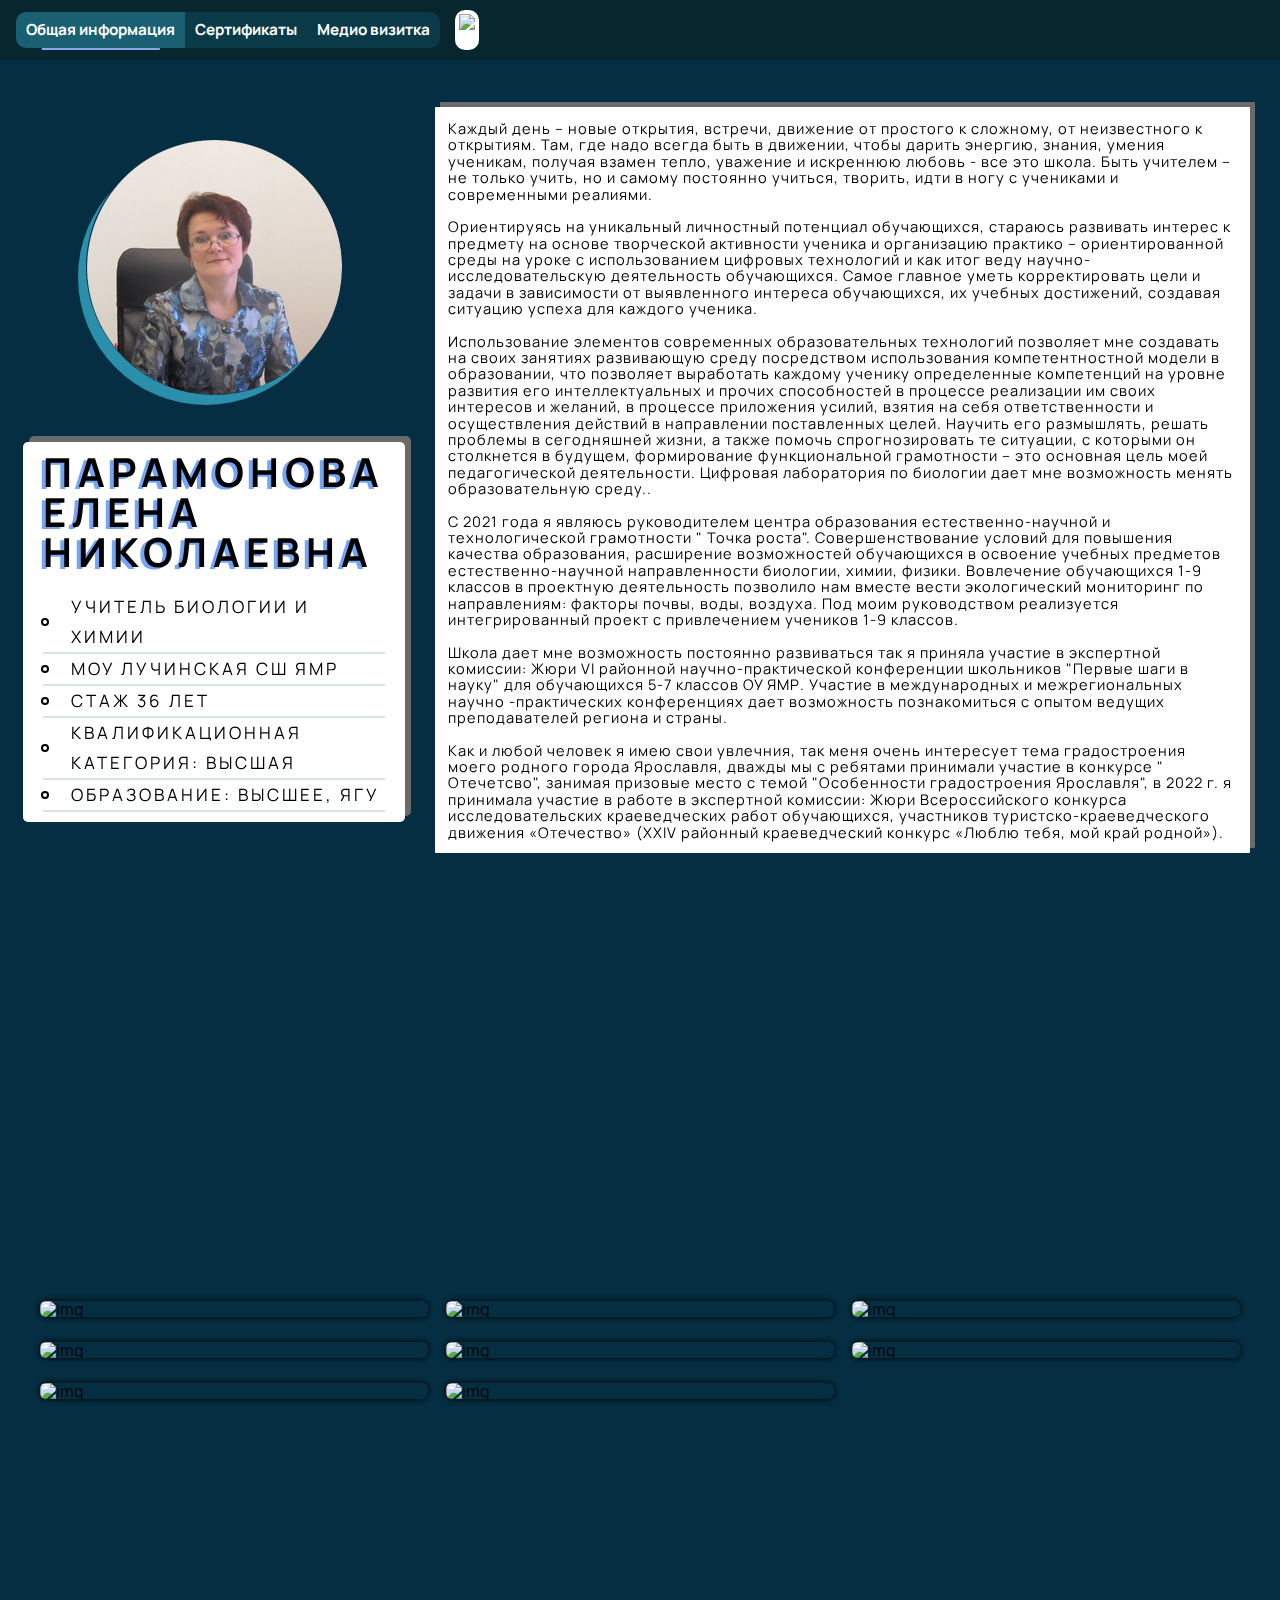
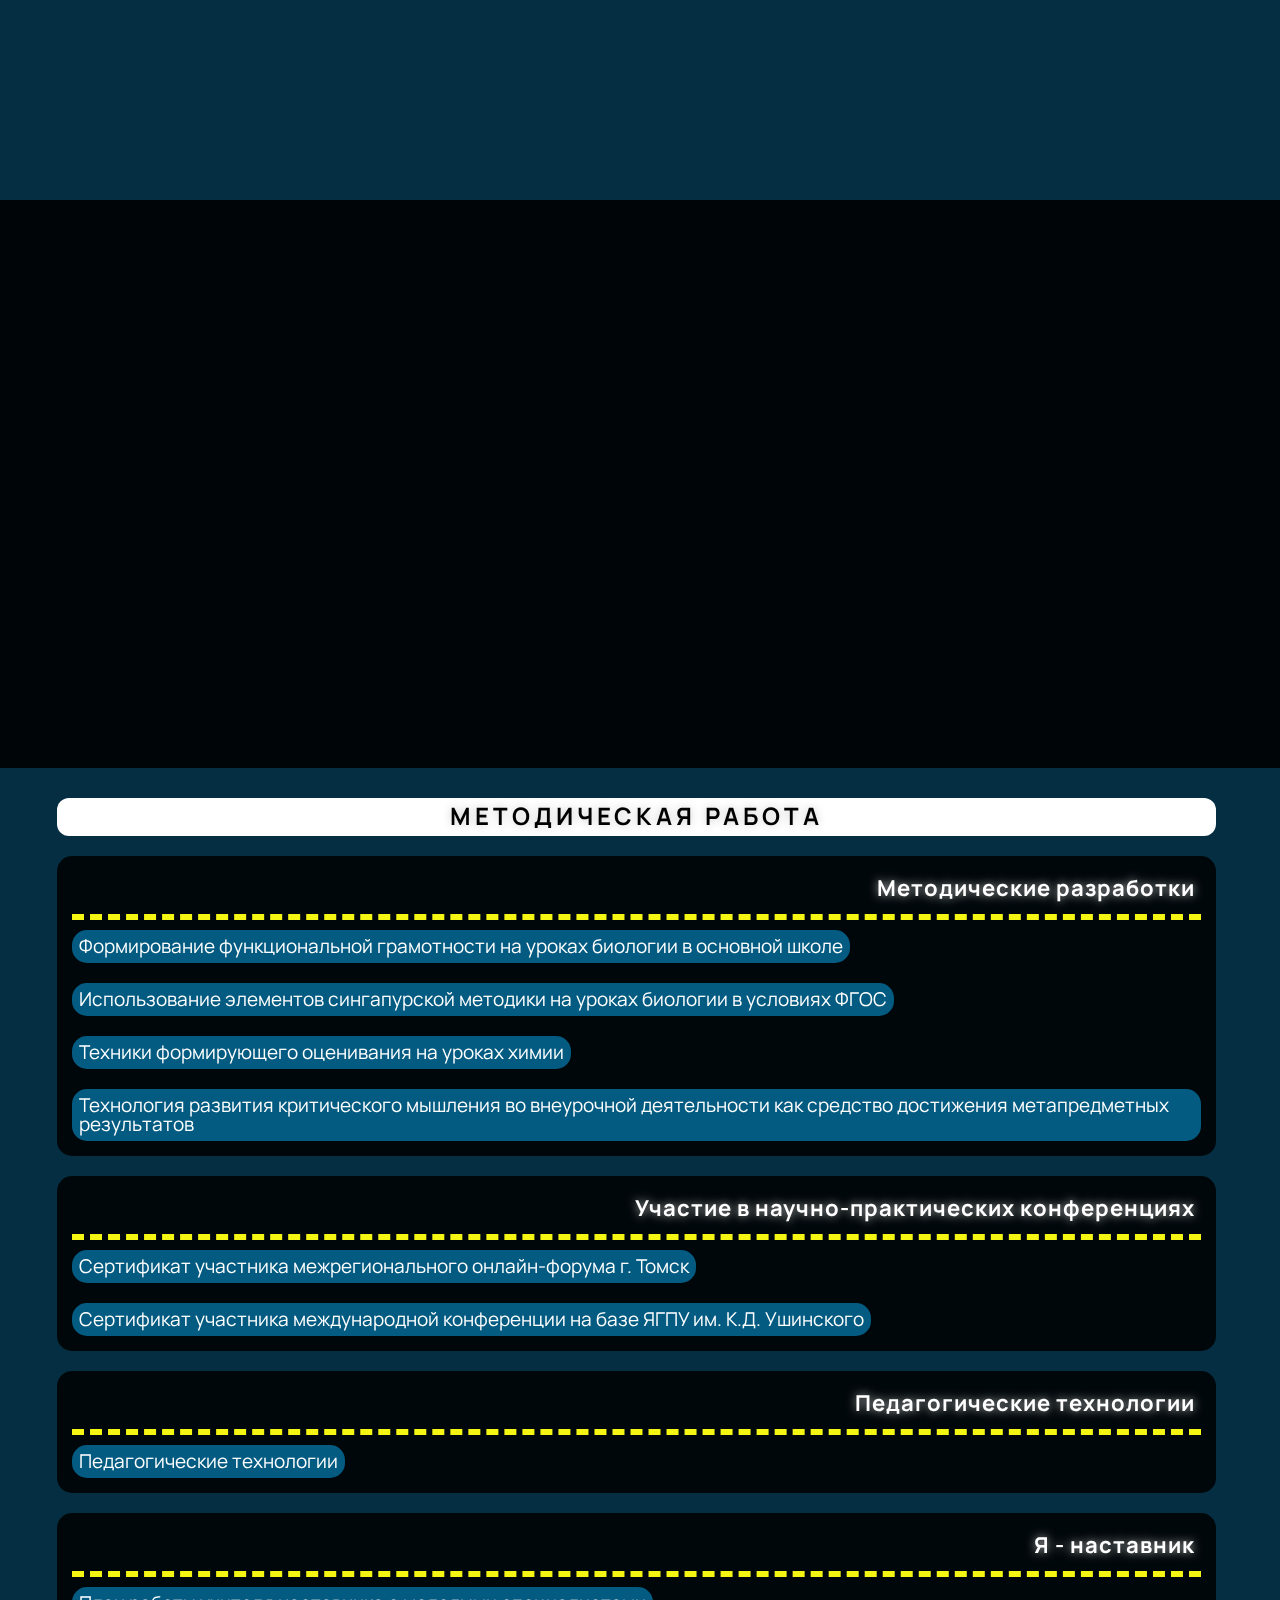
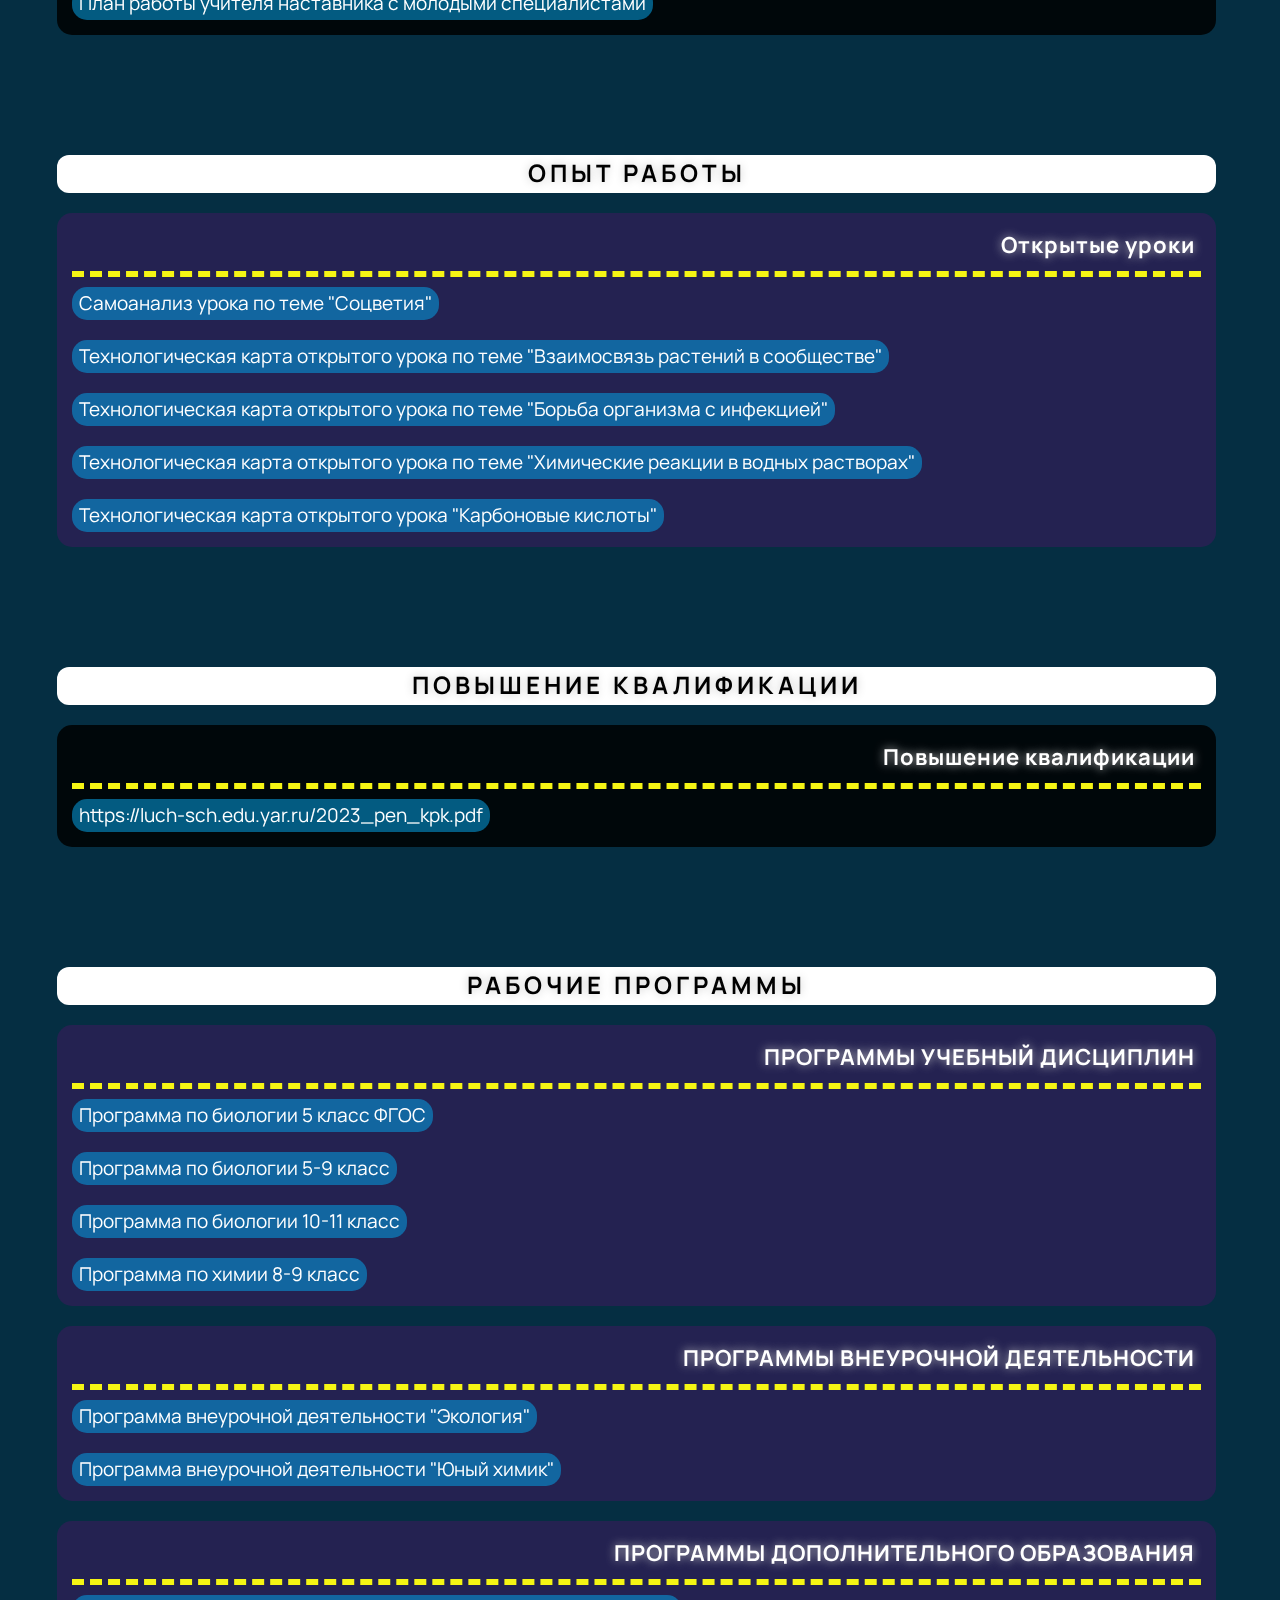
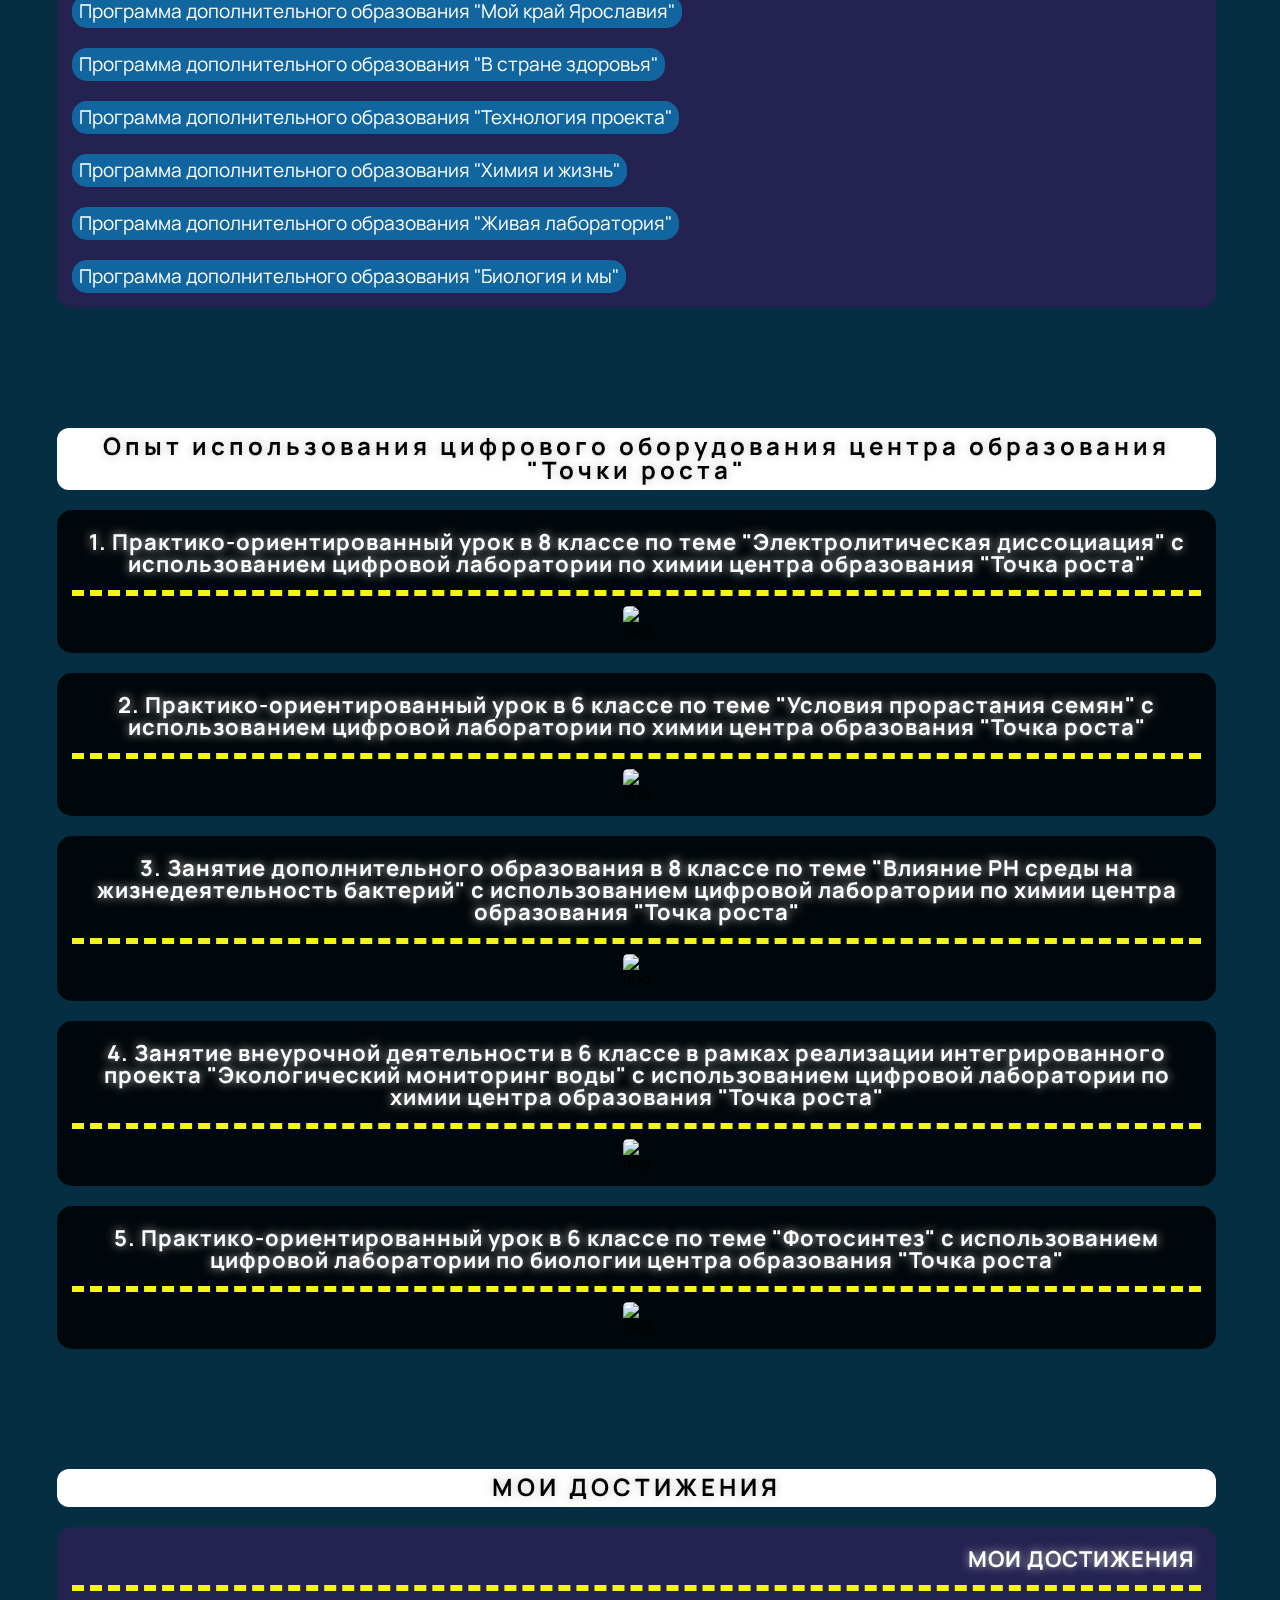
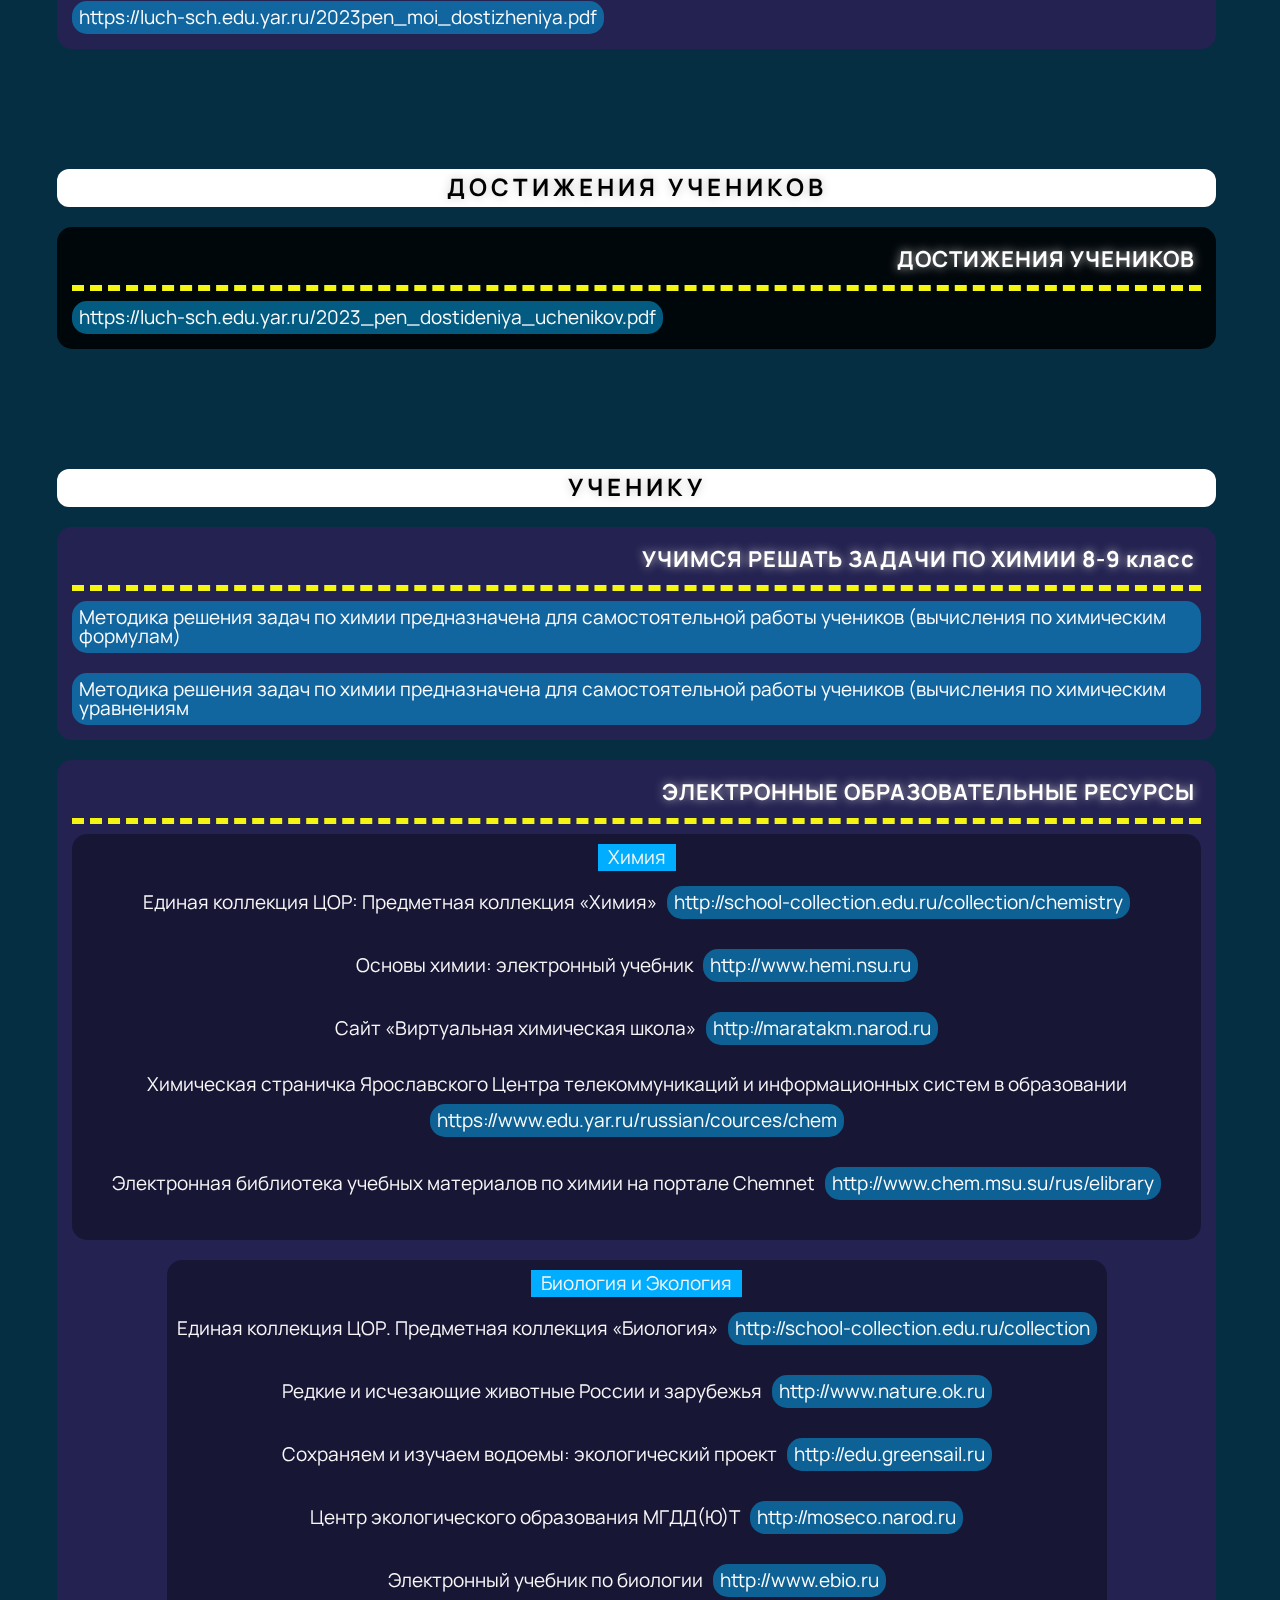
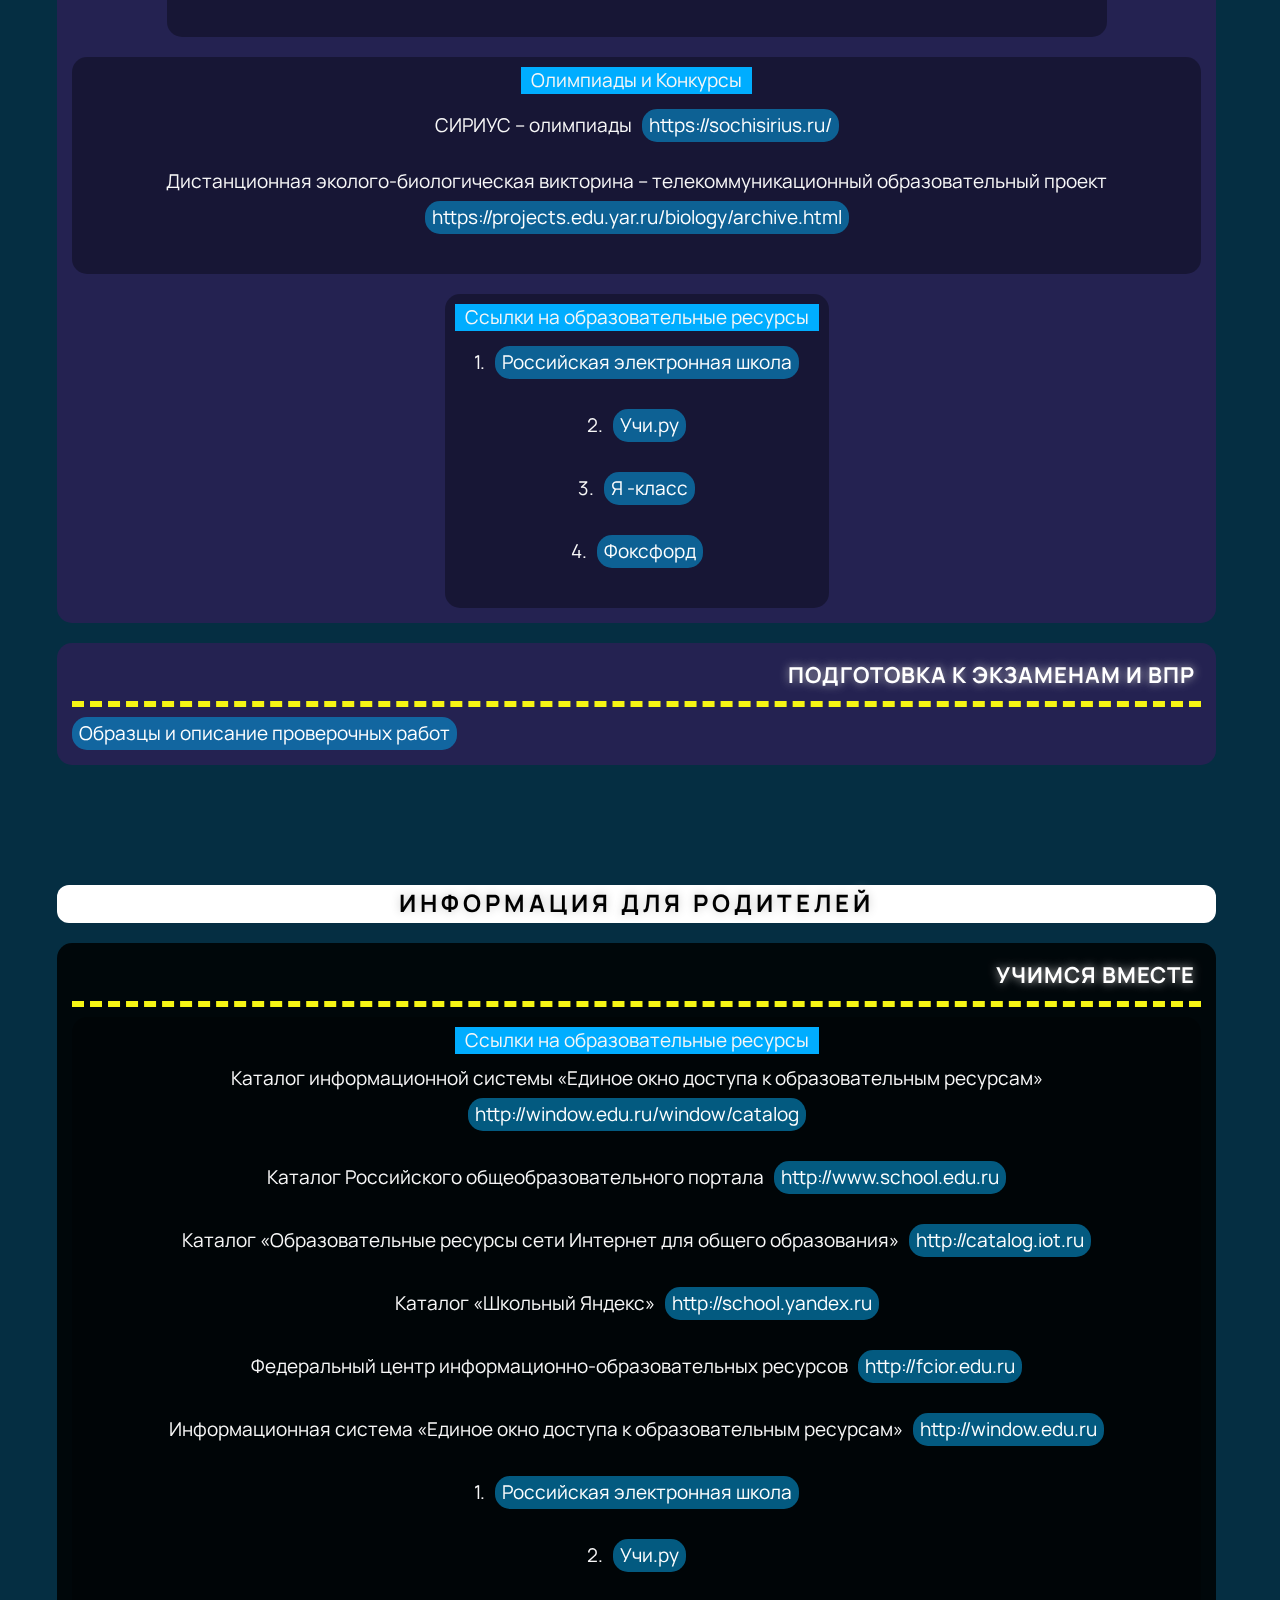
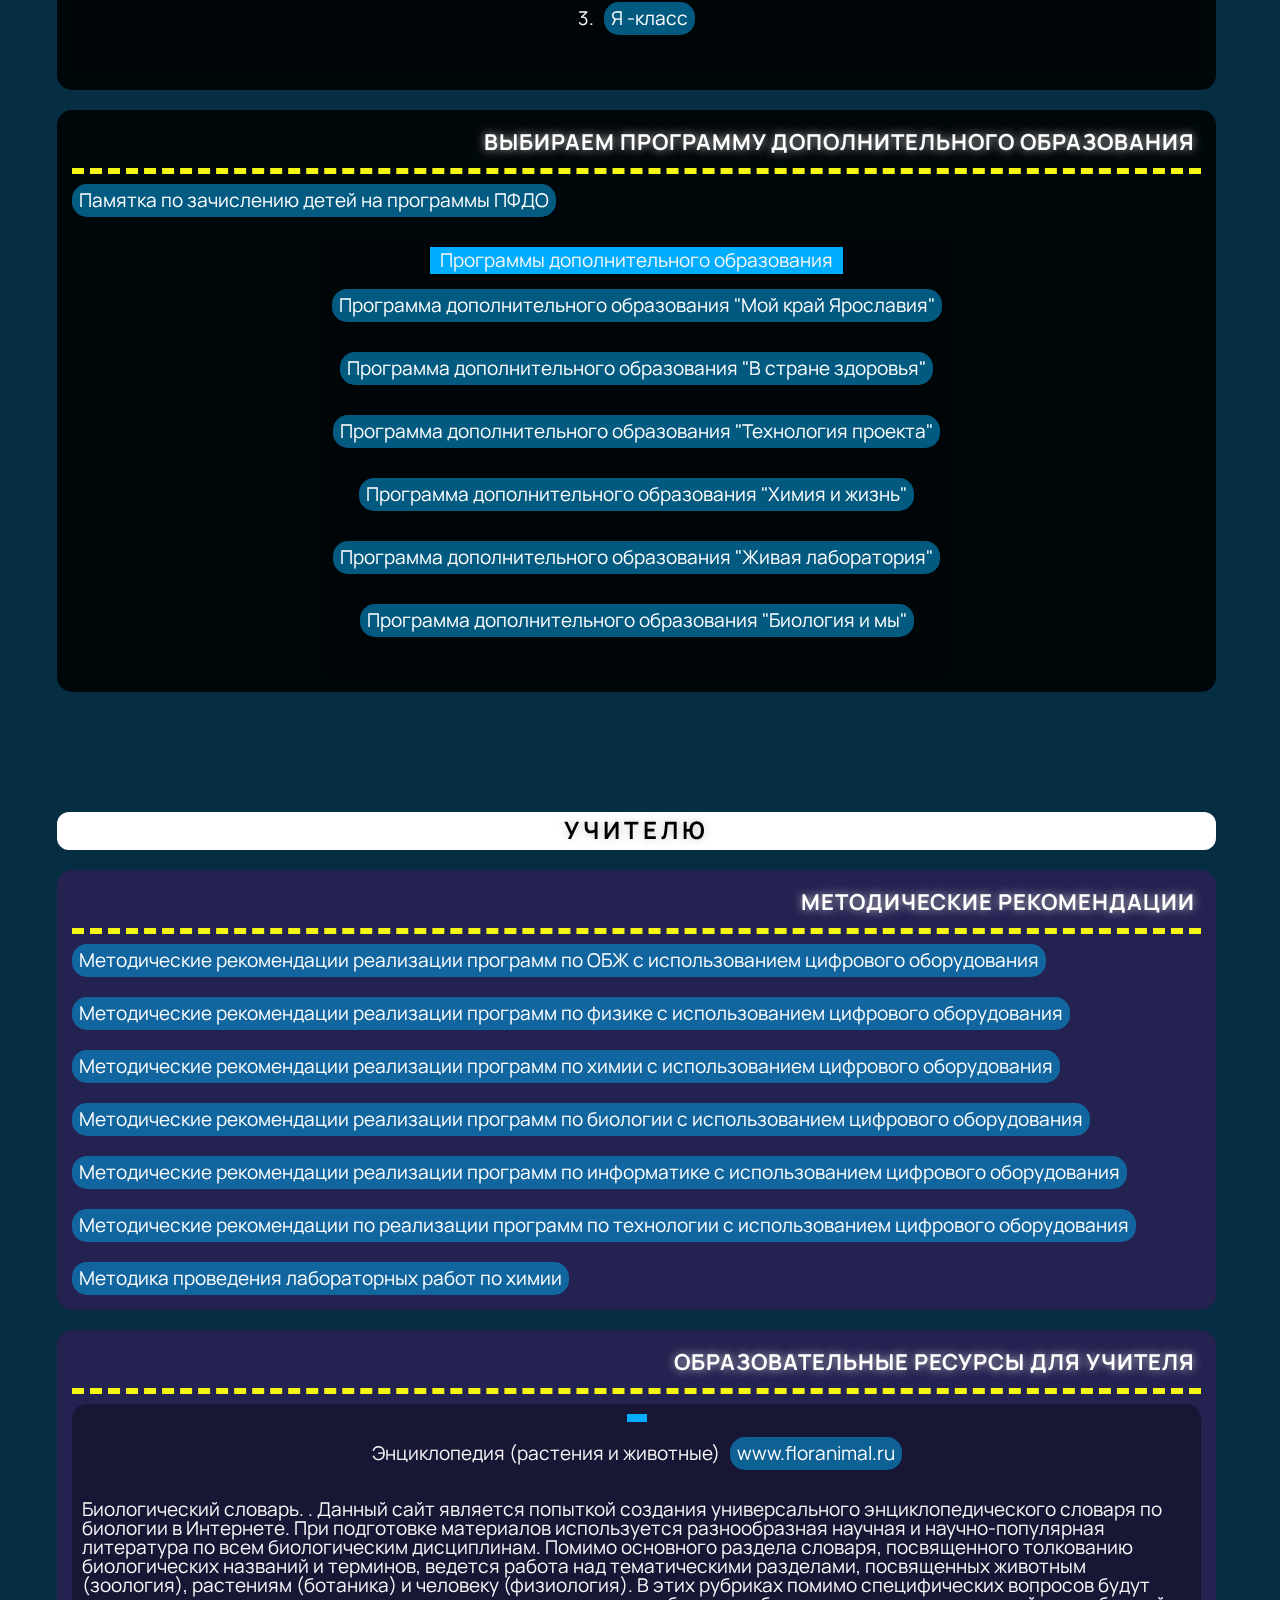
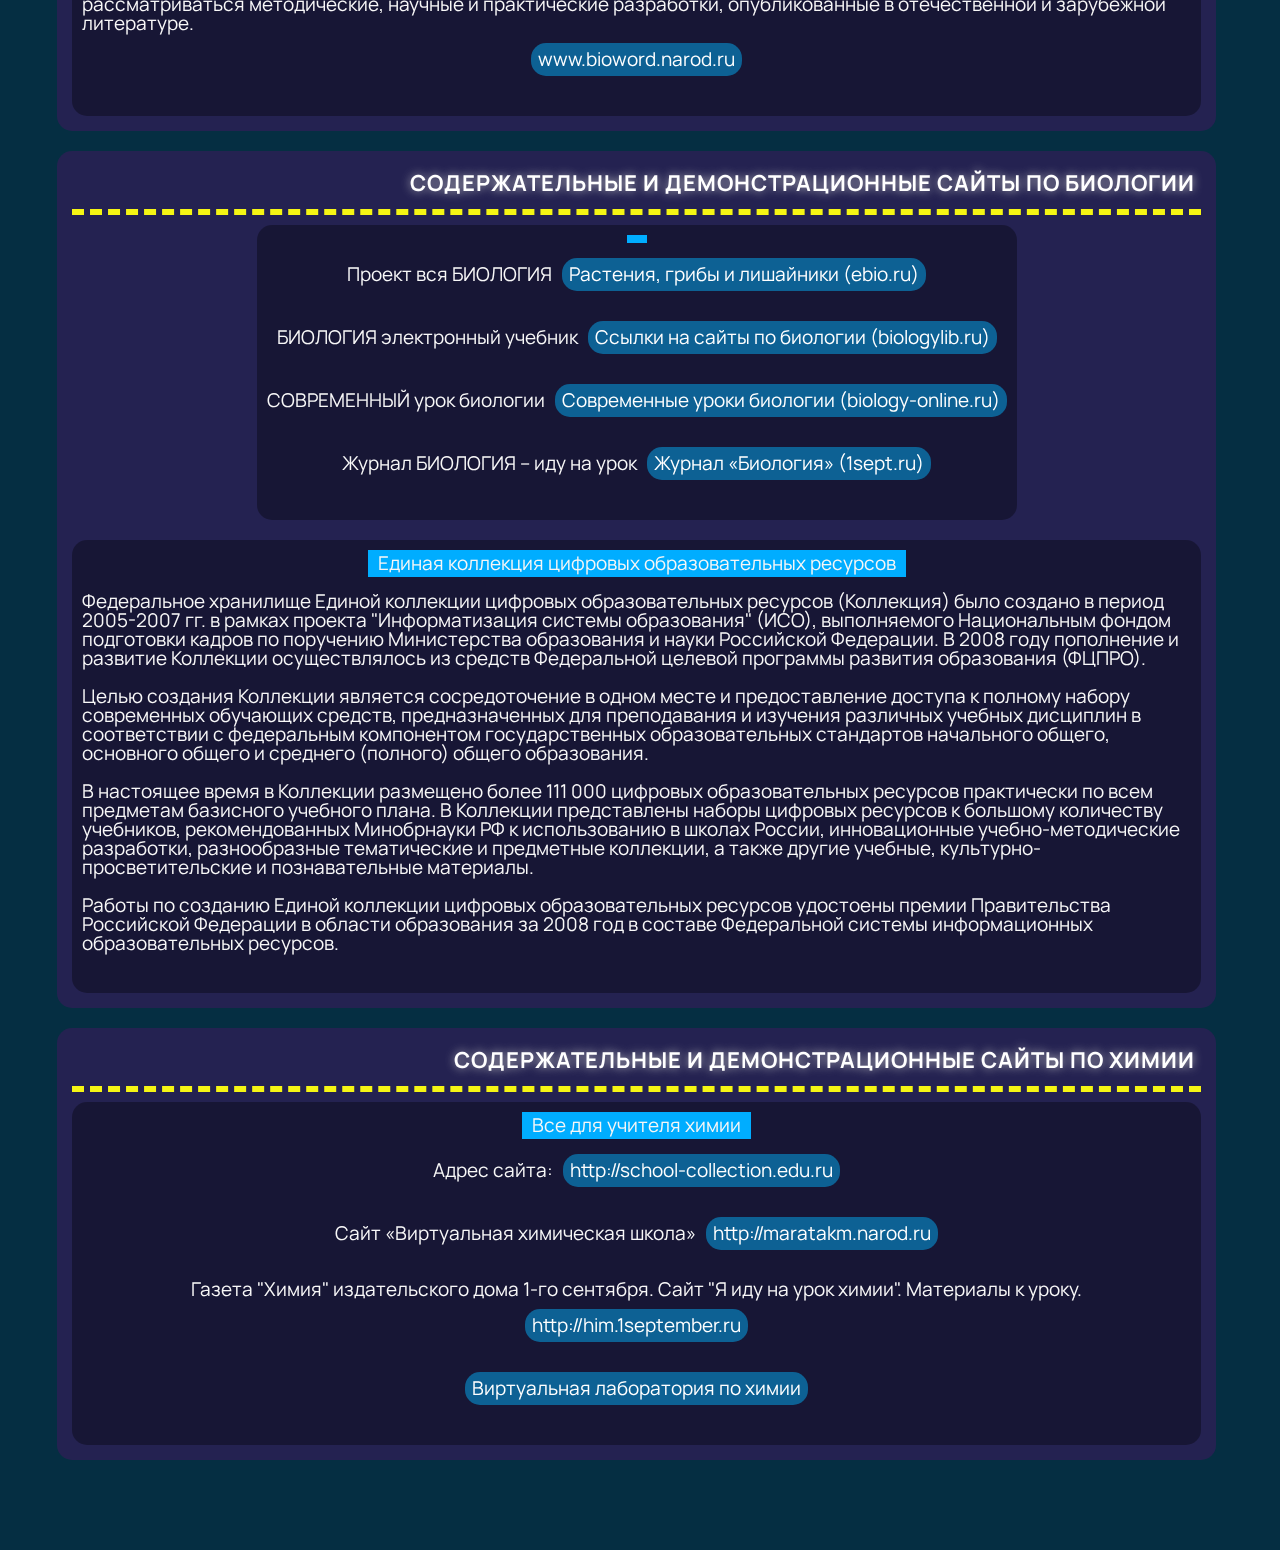
==== commit a472a52d: "Add files via upload" ====
--- a/index.html
+++ b/index.html
@@ -25,22 +25,25 @@
         <nav class="header_wrapper">
             <div class="header_left_block">
                 <a href="#fullscreen_first">Общая информация</a>
-                <a href="#fullscreen_second">Кратко</a>
+                <a href="#fullscreen_second">Сертификаты</a>
                 <a href="#media_vizitka">Медио визитка</a>
             </div>
             <div class="header_right_block">
-                <a class="deploy_button" href="#!">Подробнее</a>
+                <a class="deploy_button" href="#!"><img src="media/burger_menu.svg"></a>
                 <div class="header_submenu">
-                    <a href="pages/metod.html">Методическая работа</a>
-                    <a href="pages/expjob.html">Опыт работы</a>
-                    <a target="_blank" href="https://luch-sch.edu.yar.ru/2023_pen_kpk.pdf">Повышение квалификации</a>
-                    <a href="pages/workprograms.html">Рабочик программы</a>
-                    <a href="pages/tochkaRosta.html">Опыт использования цифрового оборудования центра образования"Точки роста"</a>
-                    <a target="_blank" href="https://luch-sch.edu.yar.ru/2023pen_moi_dostizheniya.pdf">Мои достижения</a>
-                    <a target="_blank" href="https://luch-sch.edu.yar.ru/2023_pen_dostideniya_uchenikov.pdf">Достижения учеников</a>
-                    <a href="pages/toTheStudent.html">Ученику</a>
-                    <a href="pages/parentsInfo.html">Информация для родителей</a>
-                    <a href="pages/toTheTeacher.html">Учителю</a>
+                    <a href="#pages_metod">Методическая работа</a>
+                    <a href="#pages_exp_job">Опыт работы</a>
+                    <a href="#pages_raising">Повышение квалификации</a>
+                    <a href="#pages_work_programs">Рабочие программы</a>
+                    <a href="#pages_tochkaRosta">Опыт использования цифрового оборудования центра образования"Точки роста"</a>
+                    <a href="#pages_my_achievements">Мои достижения</a>
+                    <a href="#pages_students_achievements">Достижения учеников</a>
+                    <a href="#pages_toThe_student">Ученику</a>
+                    <a href="#pages_parents_info">Информация для родителей</a>
+                    <a href="#pages_toThe_teacher">Учителю</a>
+                </div>
+                <div class="progressbar">
+                    <div class="scroll_path"></div>
                 </div>
             </div>
         </nav>
@@ -64,42 +67,109 @@
                     <div class="fullscreen_logo_wrapper"><img class="fullscreen_logo" alt="icon" src="icons/icon_256.png"></div>
 
                 </div>
-                <p class="deviz">«Наша задача не в том, чтобы сделать себя необходимыми нашим детям, а, напротив, в том, чтобы помочь им научиться по возможности обходиться без нас» (К.О. Конради)</p>
+                <div class="esse_block">
+                    <p>
+                        Каждый день – новые открытия, встречи, движение от простого к сложному, от неизвестного к открытиям. Там, где надо всегда  быть в движении, чтобы дарить энергию, знания, умения ученикам, получая взамен тепло, уважение и искреннюю любовь -  все это школа. Быть учителем – не только учить, но и самому постоянно учиться, творить, идти в ногу с учениками и современными реалиями.
+                        </br></br>
+                        Ориентируясь на уникальный личностный потенциал обучающихся, стараюсь развивать интерес к предмету на основе творческой активности ученика и организацию практико – ориентированной среды на уроке с использованием цифровых технологий и как итог веду  научно-исследовательскую деятельность обучающихся. Самое главное уметь   корректировать цели и задачи в зависимости от выявленного интереса обучающихся, их учебных достижений, создавая ситуацию успеха для каждого ученика. 
+                        </br></br>
+                        Использование элементов современных образовательных технологий позволяет мне создавать на своих занятиях развивающую среду посредством использования компетентностной модели в образовании, что позволяет выработать каждому ученику определенные компетенций на уровне развития его интеллектуальных и прочих способностей в процессе реализации им своих интересов и желаний, в процессе приложения усилий, взятия на себя ответственности и осуществления действий в направлении поставленных целей. Научить его размышлять, решать проблемы в сегодняшней жизни, а также помочь спрогнозировать те ситуации, с которыми он столкнется в будущем, формирование функциональной грамотности – это основная цель моей педагогической деятельности. Цифровая лаборатория по биологии дает мне возможность менять образовательную среду..
+                        </br></br>
+                        С 2021 года я являюсь руководителем центра образования естественно-научной и технологической грамотности " Точка роста". Совершенствование условий для повышения качества образования, расширение возможностей обучающихся в освоение учебных предметов естественно-научной направленности биологии, химии, физики. Вовлечение обучающихся 1-9 классов в проектную деятельность позволило нам вместе вести экологический мониторинг по направлениям: факторы почвы, воды, воздуха. Под моим руководством реализуется интегрированный проект с привлечением учеников 1-9 классов. 
+                        </br></br>
+                        Школа дает мне возможность постоянно развиваться так я приняла участие в экспертной комиссии: Жюри VI районной научно-практической конференции школьников "Первые шаги в науку" для обучающихся 5-7 классов ОУ ЯМР. Участие в международных и межрегиональных научно -практических конференциях дает возможность познакомиться с опытом ведущих преподавателей региона и страны.
+                        </br></br>
+                        Как и любой человек я имею свои увлечния, так меня очень интересует тема градостроения  моего родного города Ярославля, дважды  мы с ребятами принимали участие в конкурсе " Отечетсво", занимая призовые место  с темой "Особенности градостроения Ярославля", в 2022 г. я принимала участие в работе в экспертной комиссии: Жюри Всероссийского конкурса исследовательских краеведческих работ обучающихся, участников туристско-краеведческого движения «Отечество» (XXIV районный краеведческий конкурс «Люблю тебя, мой край родной»).
+                    </p>
+                </div>
+                <!--<p class="deviz">
+                    «Наша задача не в том, чтобы сделать себя необходимыми нашим детям, а, напротив, в том, чтобы помочь им научиться по возможности обходиться без нас» (К.О. Конради)
+                </p>-->
             </div>
             <video preload="auto" pip="false" muted autoplay loop playsinline>
                 <source type="video/webm" src="media/Science.webm">
             </video>
         </section>
         <section class="fullscreen" id="fullscreen_second">
-            <div class="fullscreen_body">
+            <div class="fullscreen_second_wrapper">
                 <div class="fullscreen_second_content_wrapper">
-                    <div class="fullscreen_second_content">
-                        <div class="second_content_description">
-                            <h2 class="second_content_title right_image_title">Работа учителем</h2>
-                            <div class="second_content_text_block right_image_content_block">
-                                <p>
-                                    Каждый день – новые открытия, встречи, движение от простого к сложному, от неизвестного к открытиям. Там, где надо всегда  быть в движении, чтобы дарить энергию, знания, умения ученикам, получая взамен тепло, уважение и искреннюю любовь -  все это школа. Быть учителем – не только учить, но и самому постоянно учиться, творить, идти в ногу с учениками и современными реалиями.
-                                </p>
+                    <div class="certificate_wrapper">
+                        <img src="media/certificate_2.jpg" alt="img" data-img="1">
+                        <div class="image_modal">
+                            <span class="image_modal_close">&times;</span>
+                            <div>
+                                <div><img alt="img" data-img="1"></div>
                             </div>
-                        </div>
-                        <div class="second_content_image_block">
-                            <div class="second_content_image_wrapper">
-                                <img src="media/background_img.jpg" type="image/jpg">
+                            <div class="caption">1</div>
+                        </div>
+                    </div>
+                    <div class="certificate_wrapper">
+                        <img src="media/certificate_4.jpg" alt="img" data-img="2">
+                        <div class="image_modal">
+                            <span class="image_modal_close">&times;</span>
+                            <div>
+                                <div><img alt="img" data-img="2"></div>
                             </div>
-                        </div>
-                    </div>
-                    <div class="fullscreen_second_content">
-                        <div class="second_content_image_block">
-                            <div class="second_content_image_wrapper">
-                                <img src="media/img_4.jpg" type="image/jpg">
+                            <div class="caption">2</div>
+                        </div>
+                    </div>
+                    <div class="certificate_wrapper">
+                        <img src="media/certificate_1.jpg" alt="img" data-img="3">
+                        <div class="image_modal">
+                            <span class="image_modal_close">&times;</span>
+                            <div>
+                                <div><img alt="img" data-img="3"></div>
                             </div>
-                        </div>
-                        <div class="second_content_description">
-                            <h2 class="second_content_title left_image_title">Точка роста</h2>
-                            <div class="second_content_text_block left_image_content_block">
-                                <p>
-                                    С 2021 года я являюсь руководителем центра образования естественно-научной и технологической грамотности " Точка роста". Совершенствование условий для повышения качества образования, расширение возможностей обучающихся в освоение учебных предметов естественно-научной направленности биологии, химии, физики. Вовлечение обучающихся 1-9 классов в проектную деятельность позволило нам вместе вести экологический мониторинг по направлениям: факторы почвы, воды, воздуха. Под моим руководством реализуется интегрированный проект с привлечением учеников 1-9 классов. 
-                                </p>
+                            <div class="caption">3</div>
+                        </div>
+                    </div>
+                    <div class="certificate_wrapper">
+                        <img src="media/certificate_3.jpg" alt="img" data-img="4">
+                        <div class="image_modal">
+                            <span class="image_modal_close">&times;</span>
+                            <div>
+                                <div><img alt="img" data-img="4"></div>
+                            </div>
+                            <div class="caption">4</div>
+                        </div>
+                    </div>
+                    <div class="certificate_wrapper">
+                        <img src="media/certificate_5.jpg" alt="img" data-img="5">
+                        <div class="image_modal">
+                            <span class="image_modal_close">&times;</span>
+                            <div>
+                                <div><img alt="img" data-img="5"></div>
+                            </div>
+                            <div class="caption">5</div>
+                        </div>
+                    </div>
+                    <div class="certificate_wrapper">
+                        <img src="media/certificate_6.jpg" alt="img" data-img="6">
+                        <div class="image_modal">
+                            <span class="image_modal_close">&times;</span>
+                            <div>
+                                <div><img alt="img" data-img="6"></div>
+                            </div>
+                            <div class="caption">6</div>
+                        </div>
+                    </div>
+                    <div class="certificate_wrapper">
+                        <img src="media/certificate_7.jpg" alt="img" data-img="7">
+                        <div class="image_modal">
+                            <span class="image_modal_close">&times;</span>
+                            <div>
+                                <div><img alt="img" data-img="7"></div>
+                            </div>
+                            <div class="caption">7</div>
+                        </div>
+                    </div>
+                    <div class="certificate_wrapper">
+                        <img src="media/certificate_8.jpg" alt="img" data-img="8">
+                        <div class="image_modal">
+                            <span class="image_modal_close">&times;</span>
+                            <div class="caption">8</div>
+                            <div>
+                                <div><img alt="img" data-img="8"></div>
                             </div>
                         </div>
                     </div>
@@ -114,6 +184,590 @@
                 <iframe src="https://www.youtube.com/embed/Ujd3sRP4MvQ" title="mediavisitka" frameborder="0" allow="accelerometer; autoplay; clipboard-write; encrypted-media; gyroscope; picture-in-picture; web-share" allowfullscreen></iframe>
             </div>
         </section>
+
+        <section class="pages_block_wrapper" id="pages_metod">
+            <h1>МЕТОДИЧЕСКАЯ РАБОТА</h1>
+            <ul class="pages_block_wrapper_ul">
+                <li>
+                    <h1>Методические разработки</h1>
+                </li>
+                <li>
+                    <a target="_blank" href="https://luch-sch.edu.yar.ru/2022_fg_paramonova.pdf">
+                        Формирование функциональной грамотности на уроках биологии в основной школе
+                    </a>
+                </li>
+                <li>
+                    <a target="_blank" href="https://luch-sch.edu.yar.ru/2023_ellementi_singapuskoy_metodiki.pdf">
+                        Использование элементов сингапурской методики на уроках биологии в условиях ФГОС
+                    </a>
+                </li>
+                <li>
+                    <a target="_blank" href="https://luch-sch.edu.yar.ru/2023_tehniki_formiruyushchego_otsenivaniya.pdf">
+                        Техники формирующего оценивания на уроках химии
+                    </a>
+                </li>
+                <li>
+                    <a target="_blank" href="https://luch-sch.edu.yar.ru/2023_tehnologiya_kriticheskogo_mishleniya.pdf">
+                        Технология развития критического мышления во внеурочной деятельности как средство достижения метапредметных результатов
+                    </a>
+                </li>
+            </ul>
+
+            <ul class="pages_block_wrapper_ul">
+                <li>
+                    <h1>Участие в научно-практических конференциях</h1>
+                </li>
+                <li>
+                    <a target="_blank" href="https://luch-sch.edu.yar.ru/2022__pen_mezhregionalniy_onlayn_-forum__g__tomsk.pdf">
+                        Сертификат участника межрегионального онлайн-форума г. Томск
+                    </a>
+                </li>
+                <li>
+                    <a target="_blank" href="https://luch-sch.edu.yar.ru/2022__pen_mezhdunarodnaya_konferentsiya_na_baze_yagpu_im__k_d__ushinskogo.pdf">
+                        Сертификат участника международной конференции на базе ЯГПУ им. К.Д. Ушинского
+                    </a>
+                </li>
+            </ul>
+
+            <ul class="pages_block_wrapper_ul">
+                <li>
+                    <h1>Педагогические технологии</h1>
+                </li>
+                <li>
+                    <a target="_blank" href="https://luch-sch.edu.yar.ru/2023_pen_pedagogicheskie_tehnologii.pdf">
+                        Педагогические технологии
+                    </a>
+                </li>
+            </ul>
+
+            <ul class="pages_block_wrapper_ul">
+                <li>
+                    <h1>Я - наставник</h1>
+                </li>
+                <li>
+                    <a target="_blank" href="https://luch-sch.edu.yar.ru/2023_pen_nastvnik.pdf">
+                        План работы учителя наставника с молодыми специалистами
+                    </a>
+                </li>
+            </ul>
+        </section>
+
+        <section class="pages_block_wrapper" id="pages_exp_job">
+            <h1>ОПЫТ РАБОТЫ</h1>
+            <ul class="pages_block_wrapper_ul">
+                <li>
+                    <h1>Открытые уроки</h1>
+                </li>
+                <li>
+                    <a target="_blank" href="https://luch-sch.edu.yar.ru/2023_pen_samoanaliz_uroka_po_teme_sotsvetiya.pdf">
+                        Самоанализ урока по теме "Соцветия"
+                    </a>
+                </li>
+                <li>
+                    <a target="_blank" href="https://luch-sch.edu.yar.ru/2023_pen_tehnologicheskaya_karta_uroka_vzaimosvyaz_rasteniy_v_soobshchestve.pdf">
+                        Технологическая карта открытого урока по теме "Взаимосвязь растений в сообществе"
+                    </a>
+                </li>
+                <li>
+                    <a target="_blank" href="https://luch-sch.edu.yar.ru/2023_pen_tehnologicheskaya_karta_uroka_borba_organizma_s_infektsiey.pdf">
+                        Технологическая карта открытого урока по теме "Борьба организма с инфекцией"
+                    </a>
+                </li>
+                <li>
+                    <a target="_blank" href="https://luch-sch.edu.yar.ru/2023_pen_tehnologicheskaya_karta_otkritogo_uroka_himicheskie_reaktsii_v_vodnih_rastvorah1.pdf">
+                        Технологическая карта открытого урока по теме "Химические реакции в водных растворах"
+                    </a>
+                </li>
+                <li>
+                    <a target="_blank" href="https://luch-sch.edu.yar.ru/2023_pen_tehnologicheskaya_karta_otkritogo_uroka__karbonovie_kisloti.pdf">
+                        Технологическая карта открытого урока "Карбоновые кислоты"
+                    </a>
+                </li>
+            </ul>
+        </section>
+
+        <section class="pages_block_wrapper" id="pages_raising">
+            <h1>ПОВЫШЕНИЕ КВАЛИФИКАЦИИ</h1>
+            <ul class="pages_block_wrapper_ul">
+                <li>
+                    <h1>Повышение квалификации</h1>
+                </li>
+                <li>
+                    <a target="_blank" href="https://luch-sch.edu.yar.ru/2023_pen_kpk.pdf">
+                        https://luch-sch.edu.yar.ru/2023_pen_kpk.pdf
+                    </a>
+                </li>
+            </ul>
+        </section>
+
+        <section class="pages_block_wrapper" id="pages_work_programs">
+            <h1>РАБОЧИЕ ПРОГРАММЫ</h1>
+            <ul class="pages_block_wrapper_ul">
+                <li>
+                    <h1>ПРОГРАММЫ УЧЕБНЫЙ ДИСЦИПЛИН</h1>
+                </li>
+                <li>
+                    <a target="_blank" href="https://luch-sch.edu.yar.ru/2023_pen_biologiya_5_klass.pdf">
+                        Программа по биологии 5 класс ФГОС
+                    </a>
+                </li>
+                <li>
+                    <a target="_blank" href="https://luch-sch.edu.yar.ru/2023_pen_biologiya_5-9_klass.pdf">
+                        Программа по биологии 5-9 класс
+                    </a>
+                </li>
+                <li>
+                    <a target="_blank" href="https://luch-sch.edu.yar.ru/2023_pen_biologiya_10-11.pdf">
+                        Программа по биологии 10-11 класс
+                    </a>
+                </li>
+                <li>
+                    <a target="_blank" href="https://luch-sch.edu.yar.ru/22-23_rp_tr__himiya.pdf">
+                        Программа по химии 8-9 класс
+                    </a>
+                </li>
+            </ul>
+
+            <ul class="pages_block_wrapper_ul">
+                <li>
+                    <h1>ПРОГРАММЫ ВНЕУРОЧНОЙ ДЕЯТЕЛЬНОСТИ</h1>
+                </li>
+                <li>
+                    <a target="_blank" href="https://luch-sch.edu.yar.ru/2023_pen_vd___ekologii.pdf">
+                        Программа внеурочной деятельности "Экология"
+                    </a>
+                </li>
+                <li>
+                    <a target="_blank" href="https://luch-sch.edu.yar.ru/2023_pen_vd__yuniy_himik.pdf">
+                        Программа внеурочной деятельности "Юный химик"
+                    </a>
+                </li>
+            </ul>
+
+            <ul class="pages_block_wrapper_ul">
+                <li>
+                    <h1>ПРОГРАММЫ ДОПОЛНИТЕЛЬНОГО ОБРАЗОВАНИЯ</h1>
+                </li>
+                <li>
+                    <a target="_blank" href="https://luch-sch.edu.yar.ru/2023_pen_dop_moy_kray_yaroslaviya.pdf">
+                        Программа дополнительного образования "Мой край Ярославия"
+                    </a>
+                </li>
+                <li>
+                    <a target="_blank" href="https://luch-sch.edu.yar.ru/2023_pen_dop_v_strane_zdorovya.pdf">
+                        Программа дополнительного образования "В стране здоровья"
+                    </a>
+                </li>
+                <li>
+                    <a target="_blank" href="https://luch-sch.edu.yar.ru/2023_pen_dop_tehnoogiya_proekta.pdf">
+                        Программа дополнительного образования "Технология проекта"
+                    </a>
+                </li>
+                <li>
+                    <a target="_blank" href="https://luch-sch.edu.yar.ru/2023_pen_dop_himiya_i_zhizn.pdf">
+                        Программа дополнительного образования "Химия и жизнь"
+                    </a>
+                </li>
+                <li>
+                    <a target="_blank" href="https://luch-sch.edu.yar.ru/2023_pen_dop_zhivaya_laboratoriya.pdf">
+                        Программа дополнительного образования "Живая лаборатория"
+                    </a>
+                </li>
+                <li>
+                    <a target="_blank" href="https://luch-sch.edu.yar.ru/2023_pen_dop_biologiya_i_mi.pdf">
+                        Программа дополнительного образования "Биология и мы"
+                    </a>
+                </li>
+            </ul>
+        </section>
+
+        <section class="pages_block_wrapper" id="pages_tochkaRosta">
+            <h1>Опыт использования цифрового оборудования центра образования "Точки роста"</h1>
+            <ul class="pages_block_wrapper_ul">
+                <li>
+                    <h1>1. Практико-ориентированный урок в 8 классе по теме "Электролитическая диссоциация" с использованием цифровой лаборатории по химии центра образования "Точка роста"</h1>
+                </li>
+                <li class="pages_li_image">
+                    <img src="media/pages_tochkaRosta_1.png" alt="img">
+                </li>
+            </ul>
+
+            <ul class="pages_block_wrapper_ul">
+                <li>
+                    <h1>2. Практико-ориентированный урок в 6 классе по теме "Условия прорастания семян" с использованием цифровой лаборатории по химии центра образования "Точка роста"</h1>
+                </li>
+                <li class="pages_li_image">
+                    <img src="media/pages_tochkaRosta_2.png" alt="img">
+                </li>
+            </ul>
+
+            <ul class="pages_block_wrapper_ul">
+                <li>
+                    <h1>3. Занятие дополнительного образования в 8 классе по теме "Влияние PH среды на жизнедеятельность бактерий" с использованием цифровой лаборатории по химии центра образования "Точка роста"</h1>
+                </li>
+                <li class="pages_li_image">
+                    <img src="media/pages_tochkaRosta_3.png" alt="img">
+                </li>
+            </ul>
+
+            <ul class="pages_block_wrapper_ul">
+                <li>
+                    <h1>4. Занятие внеурочной деятельности в 6 классе в рамках реализации интегрированного проекта "Экологический мониторинг воды" с использованием цифровой лаборатории по химии центра образования "Точка роста"</h1>
+                </li>
+                <li class="pages_li_image">
+                    <img src="media/pages_tochkaRosta_4.png" alt="img">
+                </li>
+            </ul>
+            <ul class="pages_block_wrapper_ul">
+                <li>
+                    <h1>5. Практико-ориентированный урок в 6 классе  по теме "Фотосинтез" с использованием цифровой лаборатории по биологии центра образования "Точка роста"</h1>
+                </li>
+                <li class="pages_li_image">
+                    <img src="media/pages_tochkaRosta_5.png" alt="img">
+                </li>
+            </ul>
+        </section>
+
+        <section class="pages_block_wrapper" id="pages_my_achievements">
+            <h1>МОИ ДОСТИЖЕНИЯ</h1>
+            <ul class="pages_block_wrapper_ul">
+                <li>
+                    <h1>МОИ ДОСТИЖЕНИЯ</h1>
+                </li>
+                <li>
+                    <a target="_blank" href="https://luch-sch.edu.yar.ru/2023pen_moi_dostizheniya.pdf">
+                        https://luch-sch.edu.yar.ru/2023pen_moi_dostizheniya.pdf
+                    </a>
+                </li>
+            </ul>
+        </section>
+
+        <section class="pages_block_wrapper" id="pages_students_achievements">
+            <h1>ДОСТИЖЕНИЯ УЧЕНИКОВ</h1>
+            <ul class="pages_block_wrapper_ul">
+                <li>
+                    <h1>ДОСТИЖЕНИЯ УЧЕНИКОВ</h1>
+                </li>
+                <li>
+                    <a target="_blank" href="https://luch-sch.edu.yar.ru/2023_pen_dostideniya_uchenikov.pdf">
+                        https://luch-sch.edu.yar.ru/2023_pen_dostideniya_uchenikov.pdf
+                    </a>
+                </li>
+            </ul>
+        </section>
+
+        <section class="pages_block_wrapper" id="pages_toThe_student">
+            <h1>УЧЕНИКУ</h1>
+            <ul class="pages_block_wrapper_ul">
+                <li>
+                    <h1>УЧИМСЯ РЕШАТЬ ЗАДАЧИ ПО ХИМИИ 8-9 класс</h1>
+                </li>
+                <li>
+                    <a target="_blank" href="https://luch-sch.edu.yar.ru/2023_pen_zadachi_1.pdf">
+                        Методика решения задач по химии предназначена для самостоятельной работы учеников (вычисления по химическим формулам)
+                    </a>
+                </li>
+                <li>
+                    <a target="_blank" href="https://luch-sch.edu.yar.ru/2023_pen_zadachi_2.pdf">
+                        Методика решения задач по химии предназначена для самостоятельной работы учеников (вычисления по химическим уравнениям
+                    </a>
+                </li>
+            </ul>
+
+            <ul class="pages_block_wrapper_ul">
+                <li>
+                    <h1>ЭЛЕКТРОННЫЕ ОБРАЗОВАТЕЛЬНЫЕ РЕСУРСЫ</h1>
+                </li>
+                <li>
+                    <div class="sub_list_wrapper">
+                        <h2>Химия</h2>
+                        <div class="sub_list">
+                            <p>Единая коллекция ЦОР: Предметная коллекция «Химия»</p><a target="_blank" href="http://school-collection.edu.ru/collection/chemistry">http://school-collection.edu.ru/collection/chemistry</a>
+                        </div>
+                        <div class="sub_list">
+                            <p>Основы химии: электронный учебник</p><a target="_blank" href="http://www.hemi.nsu.ru">http://www.hemi.nsu.ru</a>
+                        </div>
+                        <div class="sub_list">
+                            <p>Сайт «Виртуальная химическая школа»</p><a target="_blank" href="http://maratakm.narod.ru">http://maratakm.narod.ru</a>
+                        </div>
+                        <div class="sub_list">
+                            <p>Химическая страничка Ярославского Центра телекоммуникаций и информационных систем в образовании</p><a target="_blank" href="https://www.edu.yar.ru/russian/cources/chem">https://www.edu.yar.ru/russian/cources/chem</a>
+                        </div>
+                        <div class="sub_list">
+                            <p>Электронная библиотека учебных материалов по химии на портале Chemnet</p><a target="_blank" href="http://www.chem.msu.su/rus/elibrary">http://www.chem.msu.su/rus/elibrary</a>
+                        </div>
+                    </div>
+                </li>
+                <li>
+                    <div class="sub_list_wrapper">
+                        <h2>Биология и Экология</h2>
+                        <div class="sub_list">
+                            <p>Единая коллекция ЦОР. Предметная коллекция «Биология»</p><a target="_blank" href="http://school-collection.edu.ru/collection">http://school-collection.edu.ru/collection</a>
+                        </div>
+                        <div class="sub_list">
+                            <p>Редкие и исчезающие животные России и зарубежья</p><a target="_blank" href="http://www.nature.ok.ru">http://www.nature.ok.ru</a>
+                        </div>
+                        <div class="sub_list">
+                            <p>Сохраняем и изучаем водоемы: экологический проект</p><a target="_blank" href="http://edu.greensail.ru">http://edu.greensail.ru</a>
+                        </div>
+                        <div class="sub_list">
+                            <p>Центр экологического образования МГДД(Ю)Т</p><a target="_blank" href="http://moseco.narod.ru">http://moseco.narod.ru</a>
+                        </div>
+                        <div class="sub_list">
+                            <p>Электронный учебник по биологии</p><a target="_blank" href="http://www.ebio.ru">http://www.ebio.ru</a>
+                        </div>
+                    </div>
+                </li>
+                <li>
+                    <div class="sub_list_wrapper">
+                        <h2>Олимпиады и Конкурсы</h2>
+                        <div class="sub_list">
+                            <p>СИРИУС – олимпиады</p><a target="_blank" href="https://sochisirius.ru/">https://sochisirius.ru/</a>
+                        </div>
+                        <div class="sub_list">
+                            <p>Дистанционная эколого-биологическая викторина – телекоммуникационный образовательный проект</p><a target="_blank" href="https://projects.edu.yar.ru/biology/archive.html">https://projects.edu.yar.ru/biology/archive.html</a>
+                        </div>
+                    </div>
+                </li>
+                <li>
+                    <div class="sub_list_wrapper">
+                        <h2>Ссылки на образовательные ресурсы</h2>
+                        <div class="sub_list">
+                            <p>1.</p><a target="_blank" href="https://resh.edu.ru/">Российская электронная школа</a>
+                        </div>
+                        <div class="sub_list">
+                            <p>2.</p><a target="_blank" href="https://uchi.ru/">Учи.ру</a>
+                        </div>
+                        <div class="sub_list">
+                            <p>3.</p><a target="_blank" href="https://www.yaklass.ru/">Я -класс</a>
+                        </div>
+                        <div class="sub_list">
+                            <p>4.</p><a target="_blank" href="https://media.foxford.ru/articles/chemistry-online">Фоксфорд</a>
+                        </div>
+                    </div>
+                </li>
+            </ul>
+
+            <ul class="pages_block_wrapper_ul">
+                <li>
+                    <h1>ПОДГОТОВКА К ЭКЗАМЕНАМ И ВПР</h1>
+                </li>
+                <li>
+                    <a target="_blank" href="https://fioco.ru/obraztsi_i_opisaniya_vpr_2023">Образцы и описание проверочных работ</a>
+                </li>
+            </ul>
+        </section>
+
+        <section class="pages_block_wrapper" id="pages_parents_info">
+            <h1>ИНФОРМАЦИЯ ДЛЯ РОДИТЕЛЕЙ</h1>
+            <ul class="pages_block_wrapper_ul">
+                <li>
+                    <h1>УЧИМСЯ ВМЕСТЕ</h1>
+                </li>
+                <li>
+                    <div class="sub_list_wrapper">
+                        <h2>Ссылки на образовательные ресурсы</h2>
+                        <div class="sub_list">
+                            <p>Каталог информационной системы «Единое окно доступа к образовательным ресурсам»</p><a target="_blank" href="http://window.edu.ru/window/catalog">http://window.edu.ru/window/catalog</a>
+                        </div>
+                        <div class="sub_list">
+                            <p>Каталог Российского общеобразовательного портала</p><a target="_blank" href="http://www.school.edu.ru/">http://www.school.edu.ru</a>
+                        </div>
+                        <div class="sub_list">
+                            <p>Каталог «Образовательные ресурсы сети Интернет для общего образования»</p><a target="_blank" href="http://catalog.iot.ru/">http://catalog.iot.ru</a>
+                        </div>
+                        <div class="sub_list">
+                            <p>Каталог «Школьный Яндекс»</p><a target="_blank" href="http://school.yandex.ru">http://school.yandex.ru</a>
+                        </div>
+                        <div class="sub_list">
+                            <p>Федеральный центр информационно-образовательных ресурсов</p><a target="_blank" href="http://fcior.edu.ru/">http://fcior.edu.ru</a>
+                        </div>
+                        <div class="sub_list">
+                            <p>Информационная система «Единое окно доступа к образовательным ресурсам»</p><a target="_blank" href="http://window.edu.ru/">http://window.edu.ru</a>
+                        </div>
+                        <div class="sub_list">
+                            <p>1.</p><a target="_blank" href="https://resh.edu.ru/">Российская электронная школа</a>
+                        </div>
+                        <div class="sub_list">
+                            <p>2.</p><a target="_blank" href="https://uchi.ru/">Учи.ру</a>
+                        </div>
+                        <div class="sub_list">
+                            <p>3.</p><a target="_blank" href="https://www.yaklass.ru/">Я -класс</a>
+                        </div>
+                    </div>
+                </li>
+            </ul>
+
+            <ul class="pages_block_wrapper_ul">
+                <li>
+                    <h1>ВЫБИРАЕМ ПРОГРАММУ ДОПОЛНИТЕЛЬНОГО ОБРАЗОВАНИЯ</h1>
+                </li>
+                <li><a target="_blank" href="https://luch-sch.edu.yar.ru/prilozhenie_pamyatka_pfdo_dlya_roditeley.docx">Памятка по зачислению детей на программы ПФДО</a></li>
+               
+                <li>
+                    <div class="sub_list_wrapper">
+                        <h2>Программы дополнительного образования</h2>
+                        <div class="sub_list">
+                            <a target="_blank" href="https://luch-sch.edu.yar.ru/2023_pen_dop_moy_kray_yaroslaviya.pdf">Программа дополнительного образования "Мой край Ярославия"</a>
+                        </div>
+                        <div class="sub_list">
+                            <a target="_blank" href="https://luch-sch.edu.yar.ru/2023_pen_dop_v_strane_zdorovya.pdf">Программа дополнительного образования "В стране здоровья"</a>
+                        </div>
+                        <div class="sub_list">
+                            <a target="_blank" href="https://luch-sch.edu.yar.ru/2023_pen_dop_tehnoogiya_proekta.pdf">Программа дополнительного образования "Технология проекта"</a>
+                        </div>
+                        <div class="sub_list">
+                            <a target="_blank" href="https://luch-sch.edu.yar.ru/2023_pen_dop_himiya_i_zhizn.pdf">Программа дополнительного образования "Химия и жизнь"</a>
+                        </div>
+                        <div class="sub_list">
+                            <a target="_blank" href="https://luch-sch.edu.yar.ru/2023_pen_dop_zhivaya_laboratoriya.pdf">Программа дополнительного образования "Живая лаборатория"</a>
+                        </div>
+                        <div class="sub_list">
+                            <a target="_blank" href="https://luch-sch.edu.yar.ru/2023_pen_dop_biologiya_i_mi.pdf">Программа дополнительного образования "Биология и мы"</a>
+                        </div>
+                    </div>
+                </div>
+                </li>
+            </ul>
+        </section>
+
+        <section class="pages_block_wrapper" id="pages_toThe_teacher">
+            <h1>УЧИТЕЛЮ</h1>
+            <ul class="pages_block_wrapper_ul">
+                <li>
+                    <h1>МЕТОДИЧЕСКИЕ РЕКОМЕНДАЦИИ</h1>
+                </li>
+                <li>
+                    <a target="_blank" href="https://luch-sch.edu.yar.ru/2023_pen_tr_obzh.pdf">Методические рекомендации реализации программ по ОБЖ с использованием цифрового оборудования</a>
+                </li>
+                <li>
+                    <a target="_blank" href="https://luch-sch.edu.yar.ru/22-23_rp_tr_fizika.docx">Методические рекомендации реализации программ по физике с использованием цифрового оборудования</a>
+                </li>
+                <li>
+                    <a target="_blank" href="https://luch-sch.edu.yar.ru/2023_pen_tr_himiya.pdf">Методические рекомендации реализации программ по химии с использованием цифрового оборудования</a>
+                </li>
+                <li>
+                    <a target="_blank" href="https://luch-sch.edu.yar.ru/2023_pen_tr_biologiya.pdf">Методические рекомендации реализации программ по биологии с использованием цифрового оборудования</a>
+                </li>
+                <li>
+                    <a target="_blank" href="https://luch-sch.edu.yar.ru/2023_pen_tr_informatika.pdf">Методические рекомендации реализации программ по информатике с использованием цифрового оборудования</a>
+                </li>
+                <li>
+                    <a target="_blank" href="https://luch-sch.edu.yar.ru/2023_pen_tr_tehnologiya.pdf">Методические рекомендации по реализации программ по технологии с использованием цифрового оборудования</a>
+                </li>
+                <li>
+                    <a target="_blank" href="https://luch-sch.edu.yar.ru/2023_pen_metodiki_provedeniya_izbrannih_laboratornih_rabot_po_himii_s_ispolzovaniem_sistemi_releon.pdf">Методика проведения лабораторных работ по химии</a>
+                </li>
+            </ul>
+
+            <ul class="pages_block_wrapper_ul">
+                <li>
+                    <h1>ОБРАЗОВАТЕЛЬНЫЕ РЕСУРСЫ ДЛЯ УЧИТЕЛЯ</h1>
+                </li>
+                <li>
+                    <div class="sub_list_wrapper">
+                        <h2></h2>
+                        <div class="sub_list">
+                            <p>Энциклопедия (растения и животные)</p>
+                            <a target="_blank" href="http://www.floranimal.ru/">
+                                www.floranimal.ru
+                            </a>
+                        </div>
+                        <div class="sub_list">
+                            <p>Биологический словарь. . Данный сайт является попыткой создания универсального энциклопедического словаря по биологии в Интернете. При подготовке материалов используется разнообразная научная и научно-популярная литература по всем биологическим дисциплинам. Помимо основного раздела словаря, посвященного толкованию биологических названий и терминов, ведется работа над тематическими разделами, посвященных животным (зоология), растениям (ботаника) и человеку (физиология). В этих рубриках помимо специфических вопросов будут рассматриваться методические, научные и практические разработки, опубликованные в отечественной и зарубежной литературе.</p>
+                            <a target="_blank" href="http://www.bioword.narod.ru/">
+                                www.bioword.narod.ru
+                            </a>
+                        </div>
+                    </div>
+                </li>
+            </ul>
+
+            <ul class="pages_block_wrapper_ul">
+                <li>
+                    <h1>СОДЕРЖАТЕЛЬНЫЕ И ДЕМОНСТРАЦИОННЫЕ САЙТЫ ПО БИОЛОГИИ</h1>
+                </li>
+                <li>
+                    <div class="sub_list_wrapper">
+                        <h2></h2>
+                        <div class="sub_list">
+                            <p>Проект вся БИОЛОГИЯ</p>
+                            <a target="_blank" href="http://www.ebio.ru/index-1.html">
+                                Растения, грибы и лишайники (ebio.ru)
+                            </a>
+                        </div>
+                        <div class="sub_list">
+                            <p>БИОЛОГИЯ электронный учебник</p>
+                            <a target="_blank" href="http://biologylib.ru/catalog/">
+                                Ссылки на сайты по биологии (biologylib.ru)
+                            </a>
+                        </div>
+                        <div class="sub_list">
+                            <p>СОВРЕМЕННЫЙ урок биологии</p>
+                            <a target="_blank" href="http://biology-online.ru/">
+                                Современные уроки биологии (biology-online.ru)
+                            </a>
+                        </div>
+                        <div class="sub_list">
+                            <p>Журнал БИОЛОГИЯ – иду на урок</p>
+                            <a target="_blank" href="https://bio.1sept.ru/">
+                                Журнал «Биология» (1sept.ru)
+                            </a>
+                        </div>
+                    </div>
+                </li>
+                <li>
+                    <div class="sub_list_wrapper">
+                        <h2>Единая коллекция цифровых образовательных ресурсов</h2>
+                        <div class="sub_list">
+                            <p>
+                                Федеральное хранилище Единой коллекции цифровых образовательных ресурсов (Коллекция) было создано в период 2005-2007 гг. в рамках проекта "Информатизация системы образования" (ИСО), выполняемого Национальным фондом подготовки кадров по поручению Министерства образования и науки Российской Федерации. В 2008 году пополнение и развитие Коллекции осуществлялось из средств Федеральной целевой программы развития образования (ФЦПРО).
+                            </br></br>
+                                Целью создания Коллекции является сосредоточение в одном месте и предоставление доступа к полному набору современных обучающих средств, предназначенных для преподавания и изучения различных учебных дисциплин в соответствии с федеральным компонентом государственных образовательных стандартов начального общего, основного общего и среднего (полного) общего образования.
+                            </br></br>
+                                В настоящее время в Коллекции размещено более 111 000 цифровых образовательных ресурсов практически по всем предметам базисного учебного плана. В Коллекции представлены наборы цифровых ресурсов к большому количеству учебников, рекомендованных Минобрнауки РФ к использованию в школах России, инновационные учебно-методические разработки, разнообразные тематические и предметные коллекции, а также другие учебные, культурно-просветительские и познавательные материалы.
+                            </br></br>
+                                Работы по созданию Единой коллекции цифровых образовательных ресурсов удостоены премии Правительства Российской Федерации в области образования за 2008 год в составе Федеральной системы информационных образовательных ресурсов.
+                            </p>
+                        </div>
+                    </div>
+                </li>
+            </ul>
+
+            <ul class="pages_block_wrapper_ul">
+                <li>
+                    <h1>СОДЕРЖАТЕЛЬНЫЕ И ДЕМОНСТРАЦИОННЫЕ САЙТЫ ПО ХИМИИ</h1>
+                </li>
+                <li>
+                    <div class="sub_list_wrapper">
+                        <h2>Все для учителя химии</h2>
+                        <div class="sub_list">
+                            <p>Адрес сайта:</p>
+                            <a target="_blank" href="http://school-collection.edu.ru/">
+                                http://school-collection.edu.ru
+                            </a>
+                        </div>
+                        <div class="sub_list">
+                            <p>Сайт «Виртуальная химическая школа»</p>
+                            <a target="_blank" href="http://maratakm.narod.ru/">
+                                http://maratakm.narod.ru
+                            </a>
+                        </div>
+                        <div class="sub_list">
+                            <p>Газета "Химия" издательского дома 1-го сентября. Сайт "Я иду на урок химии". Материалы к уроку.</p>
+                            <a target="_blank" href="http://him.1september.ru/">
+                                http://him.1september.ru
+                            </a>
+                        </div>
+                        <div class="sub_list">
+                            <a target="_blank" href="https://content.edsoo.ru/lab/subject/4/">
+                                Виртуальная лаборатория по химии
+                            </a>
+                        </div>
+                    </div>
+                </li>
+            </ul>
+        </section>
     </div>
 </body>
 </html>--- a/style.css
+++ b/style.css
@@ -78,7 +78,6 @@
     top: 0;
     left: 0;
     width: 100%;
-    height: 75px;
     background-color: #07262e;
     z-index: 400;
 }
@@ -86,7 +85,7 @@
     display: flex;
     flex-direction: row;
     gap: 15px;
-    padding: 8px 25px 8px 16px;
+    padding: 10px 25px 10px 16px;
     align-items: center;
     height: 100%;
     justify-content: space-between;
@@ -98,17 +97,61 @@
     display: flex;
 }
 .header_left_block a{
-    font-size: calc(var(--index)*0.8);
-}
-.header_right_block{
-    border-radius: 10px;
-    background-color: #0e4e5f80;
+    font-size: calc(var(--index)*0.7);
 }
 .header_right_block a{
     border-radius: 10px;
 }
+.header_right_block{
+    flex: 1 auto;
+    display: flex;
+    align-items: center;
+    gap: 10px;
+}
+.header_right_block .nav_active_hash{
+    background-color: #38cdff8c !important;
+}
+.progressbar{
+    height: 9px;
+    background-color: #d9d9da;
+    position: relative;
+    border-radius: 2px 5px 5px 2px;
+}
+.progressbar::before{
+    content: '';
+    position: absolute;
+    top: 0;
+    left: 0;
+    width: 100%;
+    height: 100%;
+    background: linear-gradient(to right, rgb(44, 83, 183), rgb(65, 118, 13));
+    filter: blur(8px);
+}
+.scroll_path{
+    position: absolute;
+    top: 0;
+    left: 0;
+    width: 100%;
+    height: 100%;
+    background: linear-gradient(to right, #73b99f, #eae6e6);
+    animation: progressbar 5s linear infinite;
+    border-radius: 2px 5px 5px 2px;
+}
+@keyframes progressbar {
+    0%, 100%{
+        filter: hue-rotate(0deg);
+    }
+    50%{
+        filter: hue-rotate(360deg);
+    }
+}
 .deploy_button{
-    font-size: 20px;
+    background-color: #ffffff !important;
+    padding: 4px !important;
+}
+.deploy_button img{
+    height: 32px;
+    width: auto;
 }
 .header_submenu{
     display: none;
@@ -149,7 +192,7 @@
     background-color: rgba(35, 114, 134, 0.687) !important;
 }
 .header_wrapper a:hover{
-    background-color: rgba(34, 87, 100, 0.387);
+    background-color: rgba(34, 87, 100, 0.487);
 }
 .header_wrapper a:hover::after, .nav_active_hash::after{
     content: '';
@@ -173,10 +216,11 @@
     min-height: 100vh;
     display: flex;
     flex-direction: column;
-    color: azure;
+    color: rgb(0, 0, 0);
 }
 .fullscreen_body{
-    padding: 81px 27px 30px 20px;
+    gap: 30px;
+    padding: 90px 30px 30px 23px;
     z-index: 2;
     position: relative;
     display: flex;
@@ -184,10 +228,10 @@
     justify-content: center;
     align-items: center;
     flex-direction: row;
-    gap: 50px;
-    background-color: rgba(0, 0, 0, 0.45);
+    background-color: rgba(0, 0, 0, 0.15);
 }
 .fullscreen_information_block{
+    text-transform: uppercase;
     display: flex;
     flex-direction: column-reverse;
     justify-content: center;
@@ -200,6 +244,17 @@
     text-align: center;
     max-width: 800px;
 }
+.esse_block{
+    background: #fff;
+    padding: 13px;
+    box-shadow: 5px -5px #6a6a6a;
+    border-radius: 1px;
+}
+.esse_block p{
+    font-size: calc(var(--index)*0.67);
+    line-height: 112%;
+    letter-spacing: 1px;
+}
 #fullscreen_first video{
     position: fixed;
     top: 0;
@@ -207,39 +262,41 @@
     width: 100%;
     height: 100%;
     object-fit: cover;
+    filter: invert(1) saturate(0);
 }
 .fullscreen_logo{
     width: 256px;
     height: 256px;
     box-shadow: -8px 10px 0px 0px #2b8eaa;
     border-radius: 50%;
-    filter: contrast(1.1);
 }
 .fullscreen_information{
+    position: relative;
     width: min-content;
     display: flex;
     flex-direction: column;
     gap: 20px;
-    /*box-shadow: 0px 0px 140px 10px rgb(132 110 255 / 92%);*/
-    background: linear-gradient(180deg, rgba(255,103,104,0) 0%, #2b8faa6f 100%);
+    box-shadow: 6px -6px 0px 0px #6a6a6a;
+    /*background: linear-gradient(180deg, transparent 0%, rgb(43 79 170 / 53%) 30%, #2b42aaad 100%);*/
+    background-color: #fff;
     padding: 10px 20px;
-    border-radius: 8px;
+    border-radius: 5px;
+    z-index: 2;
 }
 .fullscreen_title{
     font-size: 40px;
     font-weight: bold;
-    letter-spacing: 7px;
+    letter-spacing: 6px;
     text-shadow: -4px 2px 0px #307becad;
 }
 .fullscreen_paragraph{
     letter-spacing: 3px;
-    text-shadow: 0px 0px 7px #ffffff;
     font-size: 17px;
     line-height: 30px;
-    text-align: right;
+    text-align: left;
 }
 .fullscreen_paragraph li{
-    padding-left: 8px;
+    padding-left: 28px;
     position: relative;
     border-bottom: 2px solid #356a7633;
 }
@@ -249,24 +306,92 @@
     top: 50%;
     transform: translateY(-50%);
     left: 0px;
-    width: 6px;
-    height: 6px;
+    width: 4px;
+    height: 4px;
     border-radius: 50%;
-    background: #6bd9d9;
-    box-shadow: 0px 0px 16px 3px #2b8eaa;
-}
-#fullscreen_second .fullscreen_body{
-    padding: 20px 0;
-    border-top: 8px dashed #00adff;
-    border-bottom: 8px dashed #00adff;
+    background: #ffffff;
+    box-shadow: 0px 0px 0px 2px #000000;
+}
+.fullscreen_second_wrapper{
+    padding: 10px 40px;
+    background-color: rgba(0, 0, 0, 0.15);
+    display: flex;
+    justify-content: center;
+    align-items: center;
+    min-height: 100vh;
 }
 .fullscreen_second_content_wrapper{
-    display: flex;
+    display: grid;
+    gap: 25px 18px;
+    grid-template-columns: repeat(auto-fit, minmax(310px, 1fr));
+    width: 100%;
+    max-width: 1600px;
+}
+.certificate_wrapper{
+    display: flex;
+    justify-content: center;
+    align-items: flex-start;
+}
+.certificate_wrapper > img{
+    border-radius: 6px;
+    box-shadow: 0px 0px 7px 0px black;
+    width: 100%;
+    height: auto;
+    cursor: pointer;
+    transition: transform 0.2s;
+}
+.certificate_wrapper > img:hover{
+    transform: scale(103%);
+}
+.image_modal{
+    position: fixed;
+    top: 0;
+    left: 0;
+    width: 100%;
+    height: 100%;
+    background-color: #000000cb;
+    z-index: 1000;
+    display: none;
+    justify-content: center;
+    align-items: center;
     flex-direction: column;
-    gap: 80px;
-    width: 90%;
-    max-width: 1030px;
-}
+    gap: 8px;
+    overflow: auto;
+    padding-top: 65px;
+}
+.image_modal_close{
+    position: absolute;
+    top: 15px;
+    right: 20px;
+    font-size: 80px;
+    color: #fff;
+    cursor: pointer;
+    line-height: 50%;
+}
+.image_modal div:not(.caption){
+    width: 100%;
+    display: flex;
+    align-items: center;
+    justify-content: center;
+    position: relative;
+}
+/*.image_modal > div{
+    height: 96%;
+}*/
+.image_modal div img{
+    display: block;
+    max-height: 77vh;
+    max-width: 94vw;
+}
+.image_modal .caption{
+    font-size: 17px;
+    color: #fff;
+    position: absolute;
+    top: 31px;
+    left: 50%;
+    transform: translateX(-50%);
+}
+
 .fullscreen_second_content{
     display: flex;
     flex-direction: row;
@@ -276,12 +401,12 @@
 }
 
 .second_content_image_block{
-    box-shadow: 0px 0px 120px 4px #2b8eaaf2;
+    box-shadow: 0px 0px 100px 1px #3d4fff96;
     border-radius: 20px;
     z-index: -1;
 }
 .second_content_image_wrapper{
-    box-shadow: 10px -10px 0px 0px #2b8eaa;
+    box-shadow: 10px -10px 0px 0px #31353c;
     border-radius: 20px;
 }
 .second_content_image_wrapper img{
@@ -299,9 +424,10 @@
     line-height: 110%;
 }
 .second_content_title{
+    text-shadow: 2px 2px 0px black;
     font-size: 26px;
     font-weight: bold;
-    color: #9857D3;
+    color: #ffffff;
     margin-bottom: 22px;
 }
 .left_image_title{
@@ -313,12 +439,14 @@
 .left_image_content_block{
     border-radius: 25px 9% 9% 25px;
     text-align: left;
-    background: linear-gradient(90deg, rgba(0, 80, 104, 0.55) 0%, rgb(0, 80, 104, 0.3) 70%, transparent 100%);
+    /*background: linear-gradient(90deg, rgba(0, 80, 104, 0.55) 0%, rgb(0, 80, 104, 0.3) 70%, transparent 100%);*/
+    background: linear-gradient(90deg, rgb(0 7 237 / 55%) 0%, rgb(0 0 0 / 30%) 70%, transparent 100%);
 }
 .right_image_content_block{
     border-radius: 3% 25px 25px 3%;
     text-align: right;
-    background: linear-gradient(90deg, transparent 0%, rgb(0, 80, 104, 0.3) 30%, rgba(0, 80, 104, 0.55) 100%);
+    /*background: linear-gradient(90deg, transparent 0%, rgb(0, 80, 104, 0.3) 30%, rgba(0, 80, 104, 0.55) 100%);*/
+    background: linear-gradient(90deg, transparent 0%, rgb(0 0 0 / 30%) 30%, rgb(0 7 237 / 55%) 100%);
 }
 
 
@@ -327,20 +455,21 @@
 
 .mdeia_vizitka_wrapper{
     padding: 25px 65px 20px 56px;
-    background-color: rgba(0, 0, 0, 0.45);
+    background-color: rgba(0, 0, 0, 0.15);
     display: flex;
     align-items: center;
     justify-content: center;
 }
 #media_vizitka{
     min-height: auto;
+    background: #000000de;
 }
 #media_vizitka video, #media_vizitka iframe{
-    width: calc(var(--index)*42.7);
+    width: 100%;
     height: calc(var(--index)*24);
     object-fit: cover;
-    max-width: 1100px;
-    border-radius: 15px;
+    max-width: 1679px;
+    border-radius: 10px;
 }
 
 
@@ -348,6 +477,13 @@
 
 
 @media screen and (max-width: 950px){
+    .main_fullscreen{
+        flex-direction: column;
+    }
+    .esse_block p{
+        font-size: calc(var(--index)*0.97);
+    }
+
     .fullscreen_second_content{
         flex-direction: column;
         align-items: center;
@@ -369,11 +505,22 @@
         text-align: center;
         margin-bottom: 13px;
     }
+
+
+    .pages_block_wrapper{
+        padding: 30px 34px 90px 27px !important;
+    }
 }
 
 @media screen and (max-width: 750px){
+    .header_wrapper{
+        flex-direction: column;
+    }
+    .header_right_block{
+        width: 100%;
+    }
     .header_left_block a{
-        font-size: calc(var(--index)*1);
+        font-size: calc(var(--index)*0.9);
     }
     .deploy_button{
         font-size: 16px;
@@ -382,6 +529,7 @@
     .fullscreen_body{
         flex-direction: column;
         gap: 30px;
+        padding: 115px 30px 30px 23px;
     }
     .fullscreen_logo{
         width: 210px;
@@ -390,20 +538,22 @@
     .fullscreen_information_block{
         gap: 25px;
     }
+
+
+    .pages_block_wrapper_ul{
+        min-width: 200px !important;
+    }
+    .pages_block_wrapper > h1{
+        top: 102px !important;
+    }
 }
 
 @media screen and (max-width: 430px){
-    header{
-        height: 69px;
-    }
-    .header_wrapper{
-        padding: 5px 9px
-    }
     .deploy_button{
         font-size: 12px;
     }
     .header_left_block a {
-        font-size: calc(var(--index)*1.05);
+        font-size: calc(var(--index)*1);
         padding: 8px;
     }
     .fullscreen_title{
@@ -437,36 +587,79 @@
 .pages_block_wrapper{
     display: flex;
     flex-direction: column;
-    gap: 15px;
+    gap: 20px;
     position: relative;
     z-index: 10;
-    background-color: rgba(0, 0, 0, 0.45);
-    min-height: 100vh;
-    padding: 25px 29px 25px 22px;
+    background-color: rgba(0, 0, 0, 0.15);
+    padding: 30px 64px 90px 57px;
+    justify-content: center;
+}
+.pages_block_wrapper_ul{
+    border-radius: 15px;
+    padding: 15px;
+    display: flex;
+    flex-direction: column;
+    gap: 20px;
+}
+.pages_block_wrapper:nth-child(odd) .pages_block_wrapper_ul{
+    background-color: rgba(43, 32, 84, 0.847);
+}
+.pages_block_wrapper:nth-child(even) .pages_block_wrapper_ul{
+    background-color: rgba(0, 0, 0, 0.847);
+}
+.pages_block_wrapper_ul li{
+    display: inline-flex;
+}
+.pages_block_wrapper_ul li.pages_li_image{
+    justify-content: center;
+}
+.pages_block_wrapper_ul li:first-child{
+    margin-bottom: -10px;
+    justify-content: right;
+    padding-bottom: 7px;
+    border-bottom: 6px dashed rgb(245, 245, 20);
 }
 .pages_block_wrapper h1{
-    color: rgb(248, 248, 248);
-    font-size: 21px;
+    text-shadow: 0px 0px 10px rgb(199, 199, 199);
+    color: rgb(255, 255, 255);
+    font-size: 22px;
     font-weight: bold;
     letter-spacing: 1px;
     text-align: center;
-    margin-bottom: 10px;
+    padding: 6px 6px 8px 6px;
+    border-radius: 12px;
+    position: sticky;
+    top: 60px;
+}
+.pages_block_wrapper > h1{
+    color: #000000;
+    background-color: #ffffff;
+    letter-spacing: 4px;
+    font-size: 24px;
+    z-index: 10;
 }
 .pages_block_wrapper h2{
     font-size: 19px;
     color: rgb(246, 246, 246);
     background-color: #00adff;
     padding: 4px 10px;
-}
-.pages_block_wrapper a{
+    width: min-content;
+    text-align: center;
+    margin: 0 auto;
+    margin-bottom: 15px;
+    white-space: nowrap;
+}
+.pages_block_wrapper_ul a{
+    overflow-wrap: anywhere;
     text-decoration: none;
-    background-color: #bff2ff1c;
-    padding: 6px;
-    color: rgb(135, 191, 255);
+    background-color: #069ddf8f;
+    padding: 7px;
+    border-radius: 15px;
+    color: #fff;
     font-size: 19px;
 }
-.pages_block_wrapper a:hover{
-    background-color: #cef5ff3f;
+.pages_block_wrapper_ul a:hover{
+    background-color: #2729b7bb;
 }
 .back_home_block a{
     padding: 8px 10px;
@@ -484,6 +677,7 @@
     gap: 10px;
     margin-bottom: 50px;
     flex-wrap: wrap;
+    justify-content: center;
 }
 .pages_block_wrapper img{
     height: min-content;
@@ -497,17 +691,29 @@
 .pages_block_wrapper .sub_list_wrapper{
     background-color: rgba(0, 0, 0, 0.341);
     padding: 10px;
+    border-radius: 15px;
+    /* width: 100%; */
+    margin: 0 auto;
 }
 .pages_block_wrapper .sub_list{
     flex-direction: row !important;
-    margin-bottom: 10px !important;
-}
-
-@media screen and (max-width: 450px){
+    margin-bottom: 30px !important;
+}
+
+@media screen and (max-width: 520px){
     .pages_block_wrapper img{
         height: auto;
         width: 100%;
     }
+    .pages_block_wrapper .sub_list_wrapper{
+        width: 100%;
+    }
+    .pages_block_wrapper h2{
+        white-space: normal;
+    }
+}
+
+@media screen and (max-width: 450px){
     .pages_block_wrapper a{
         font-size: 15px;
     }
